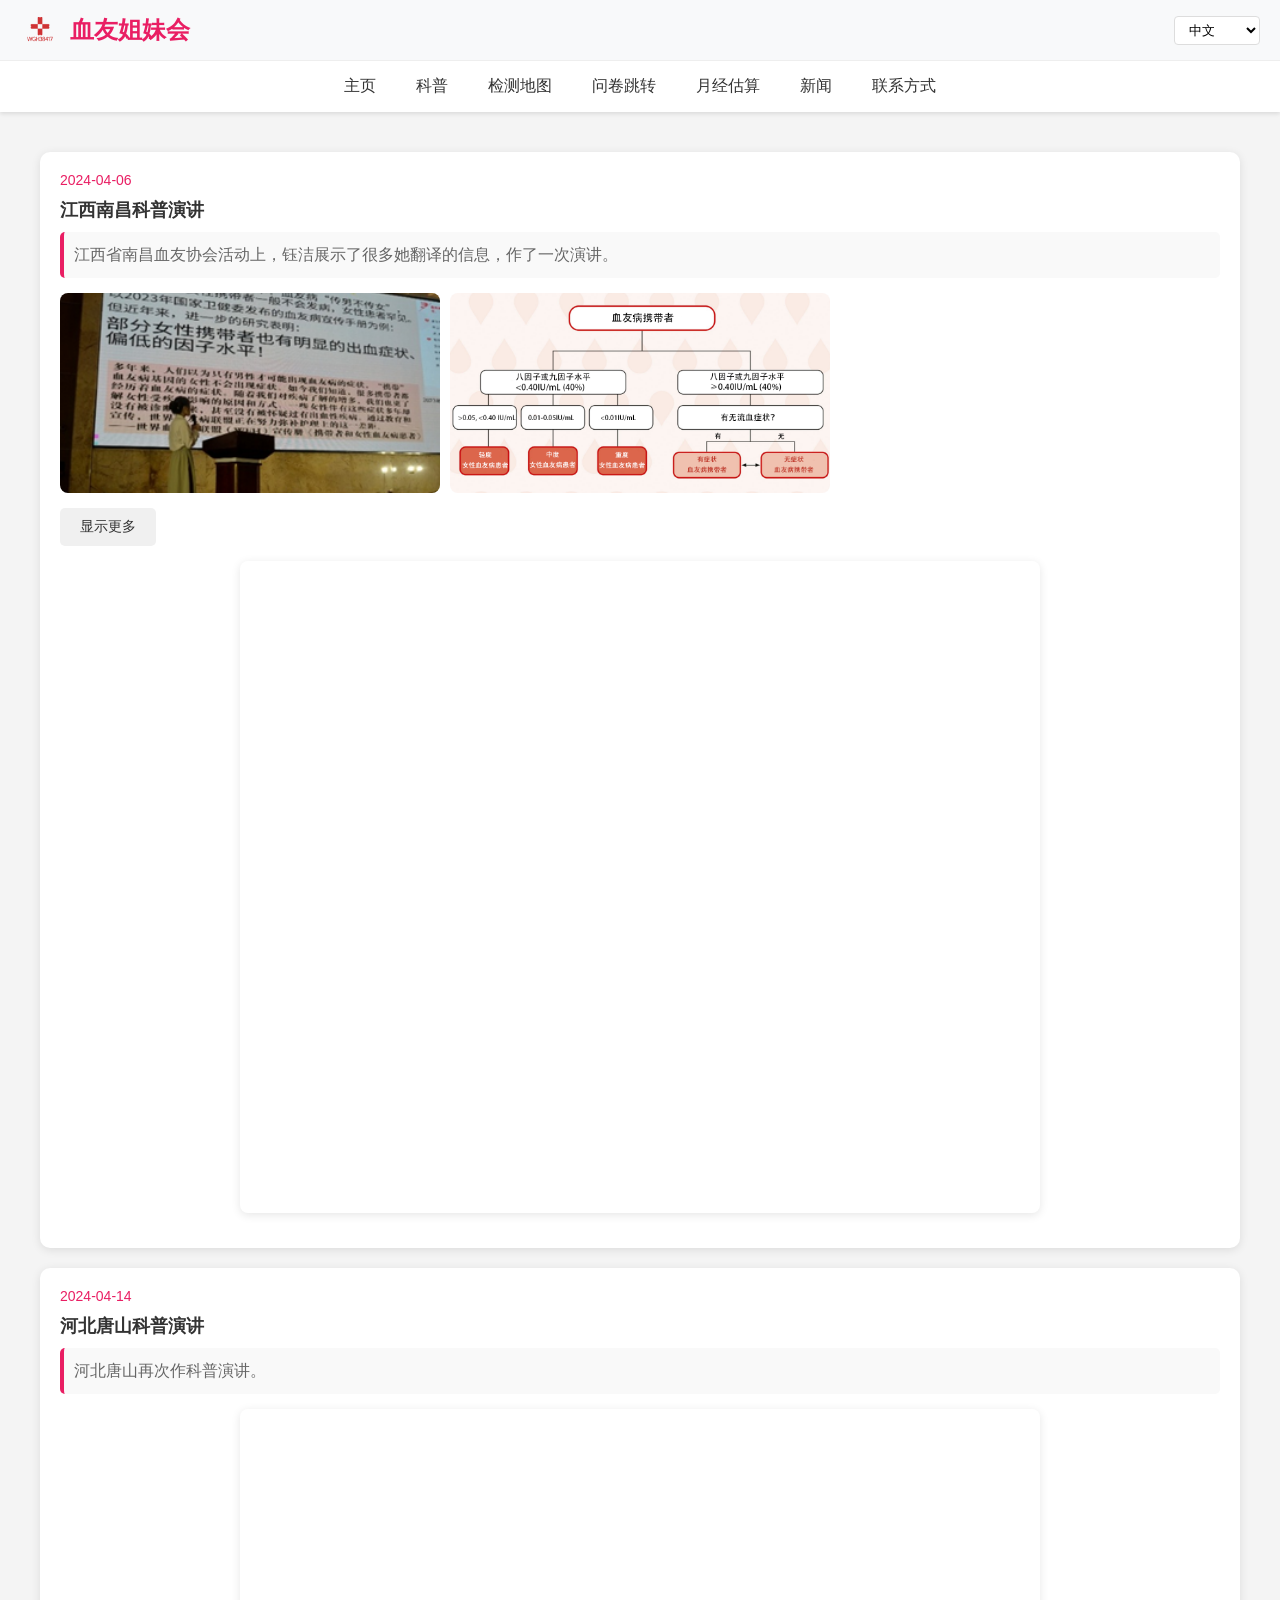
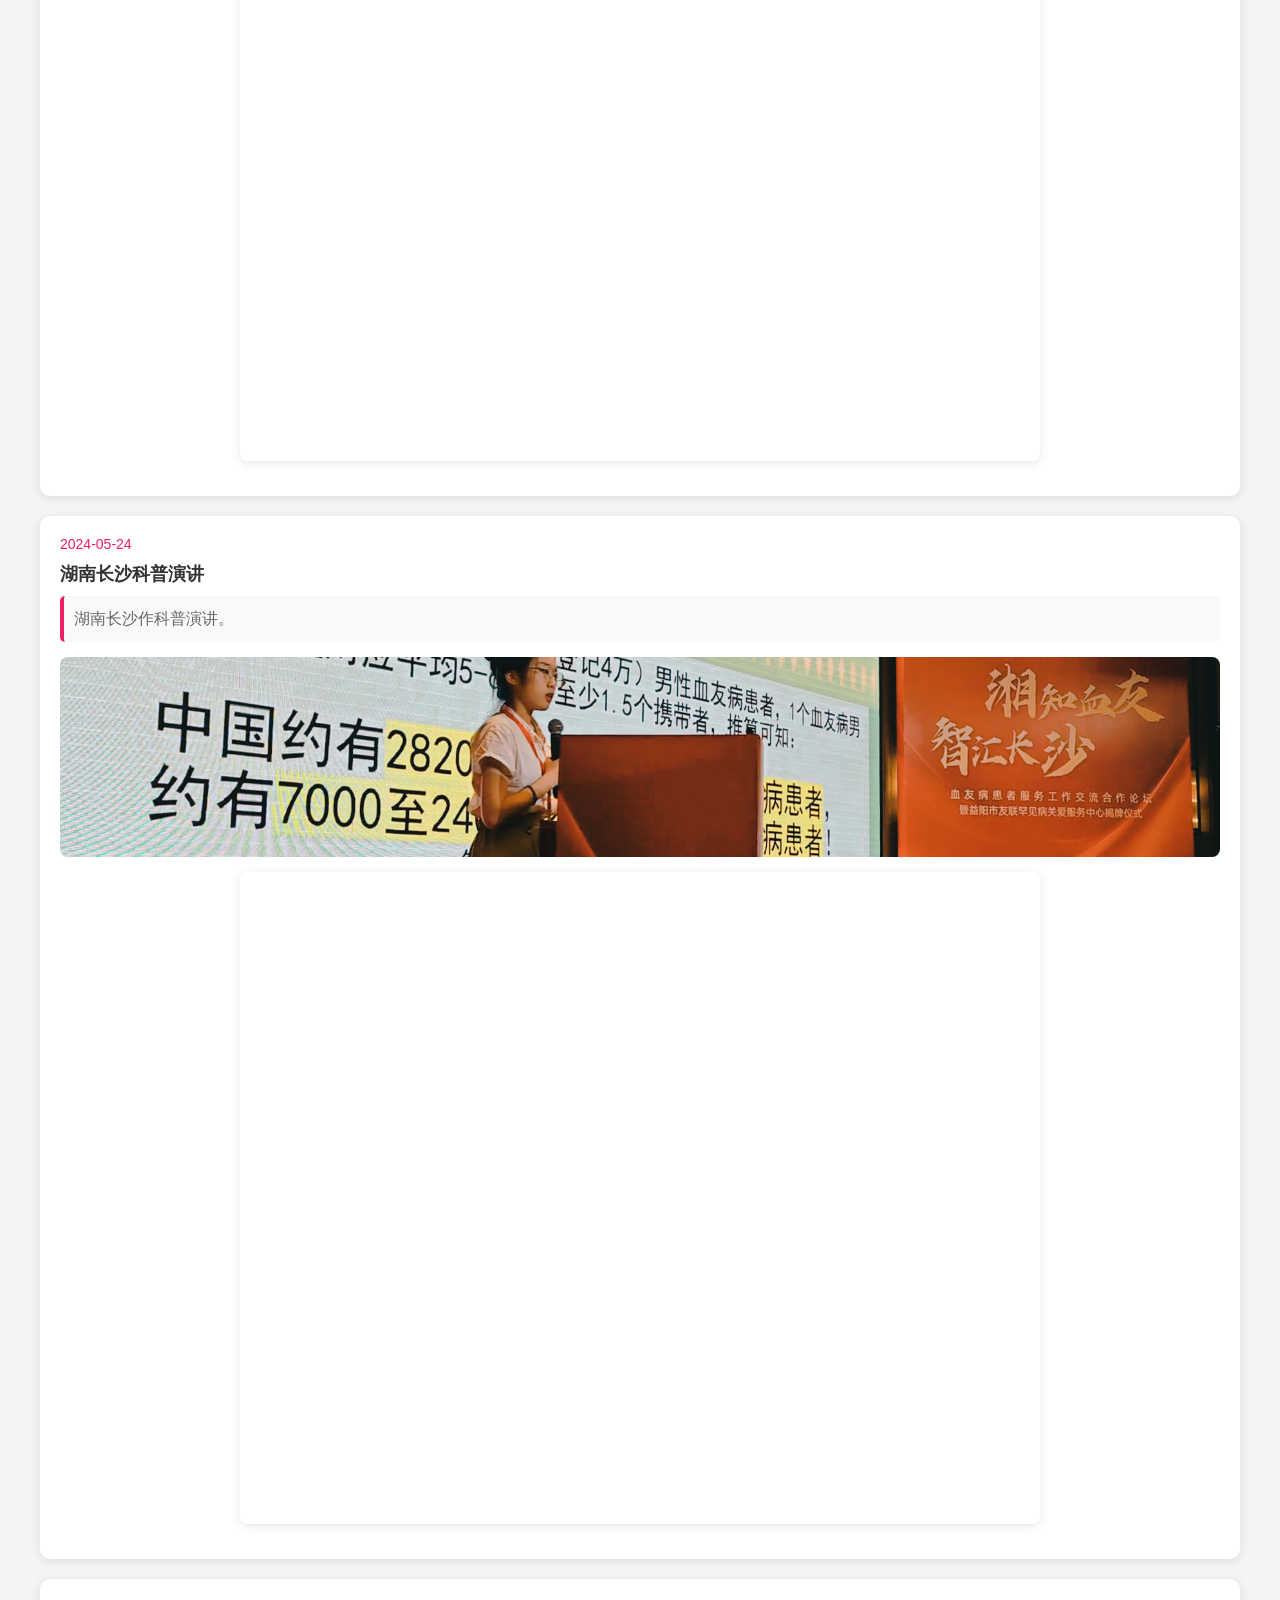
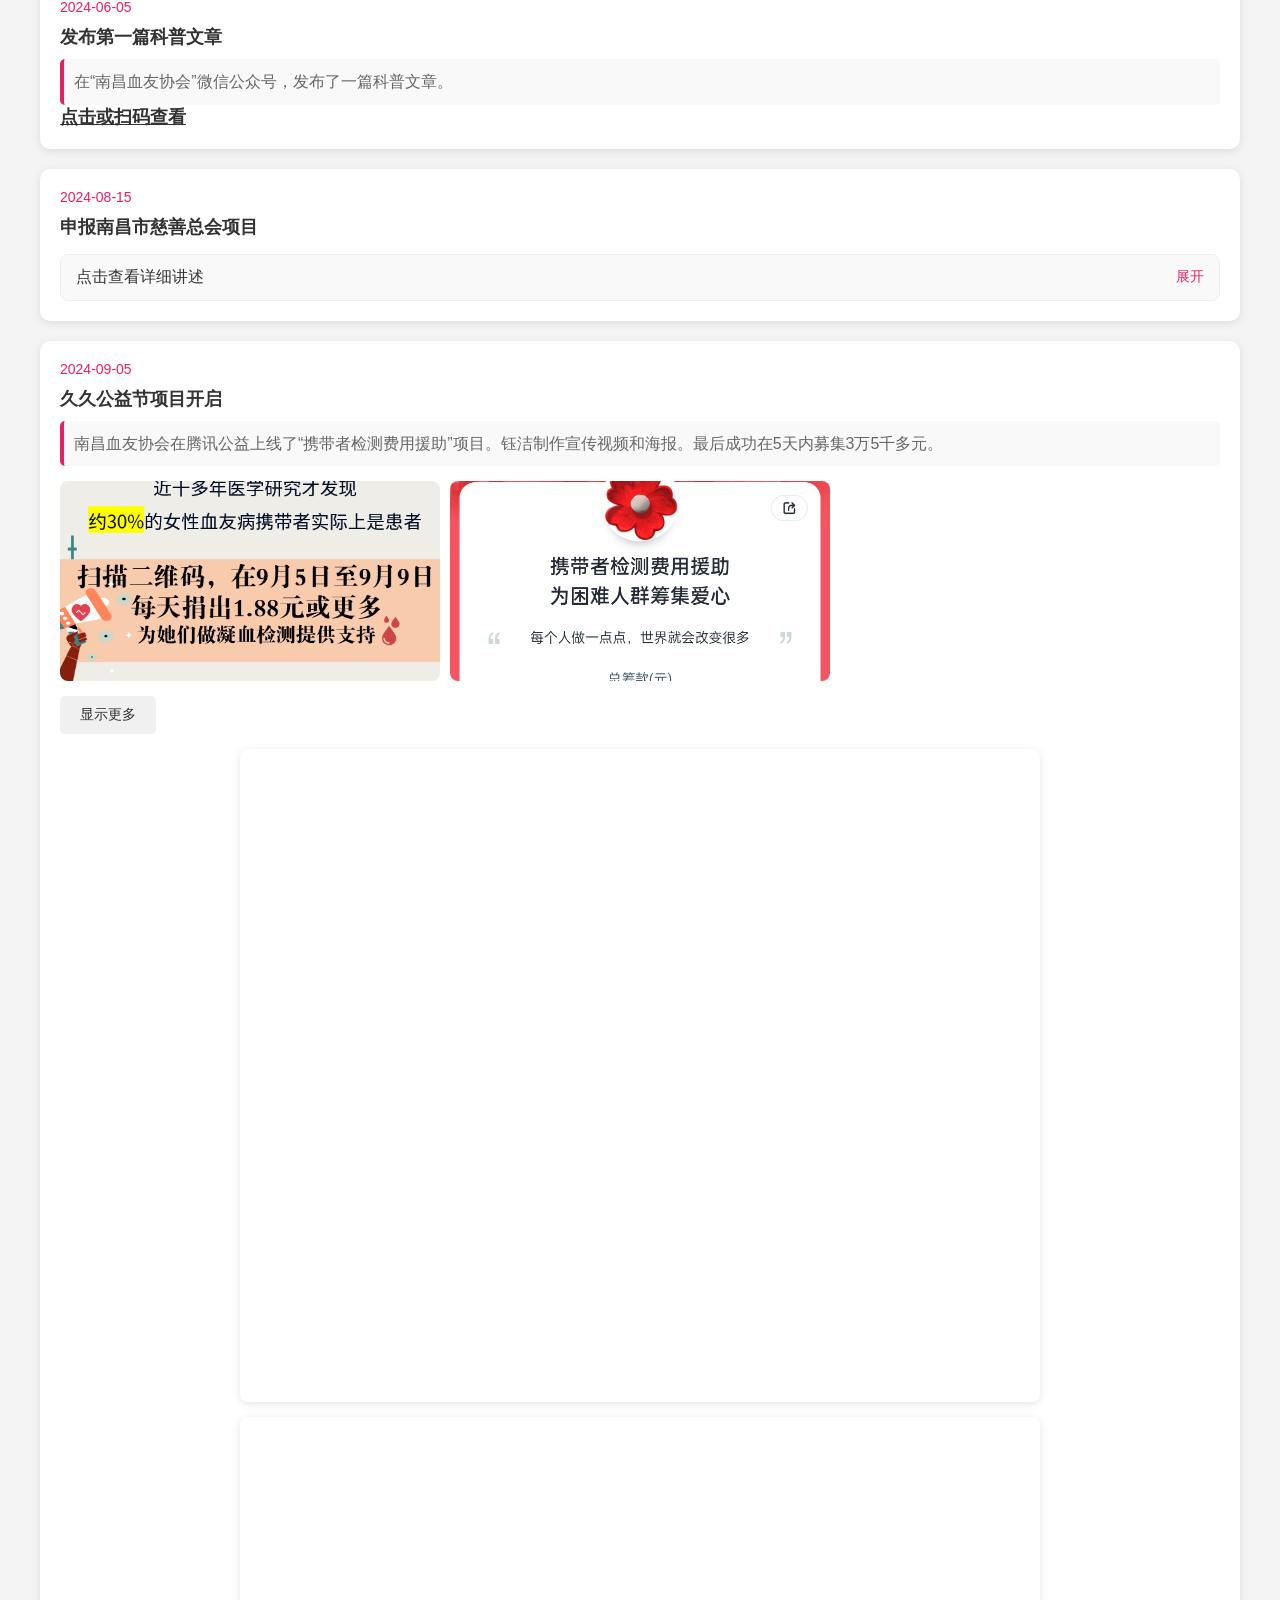
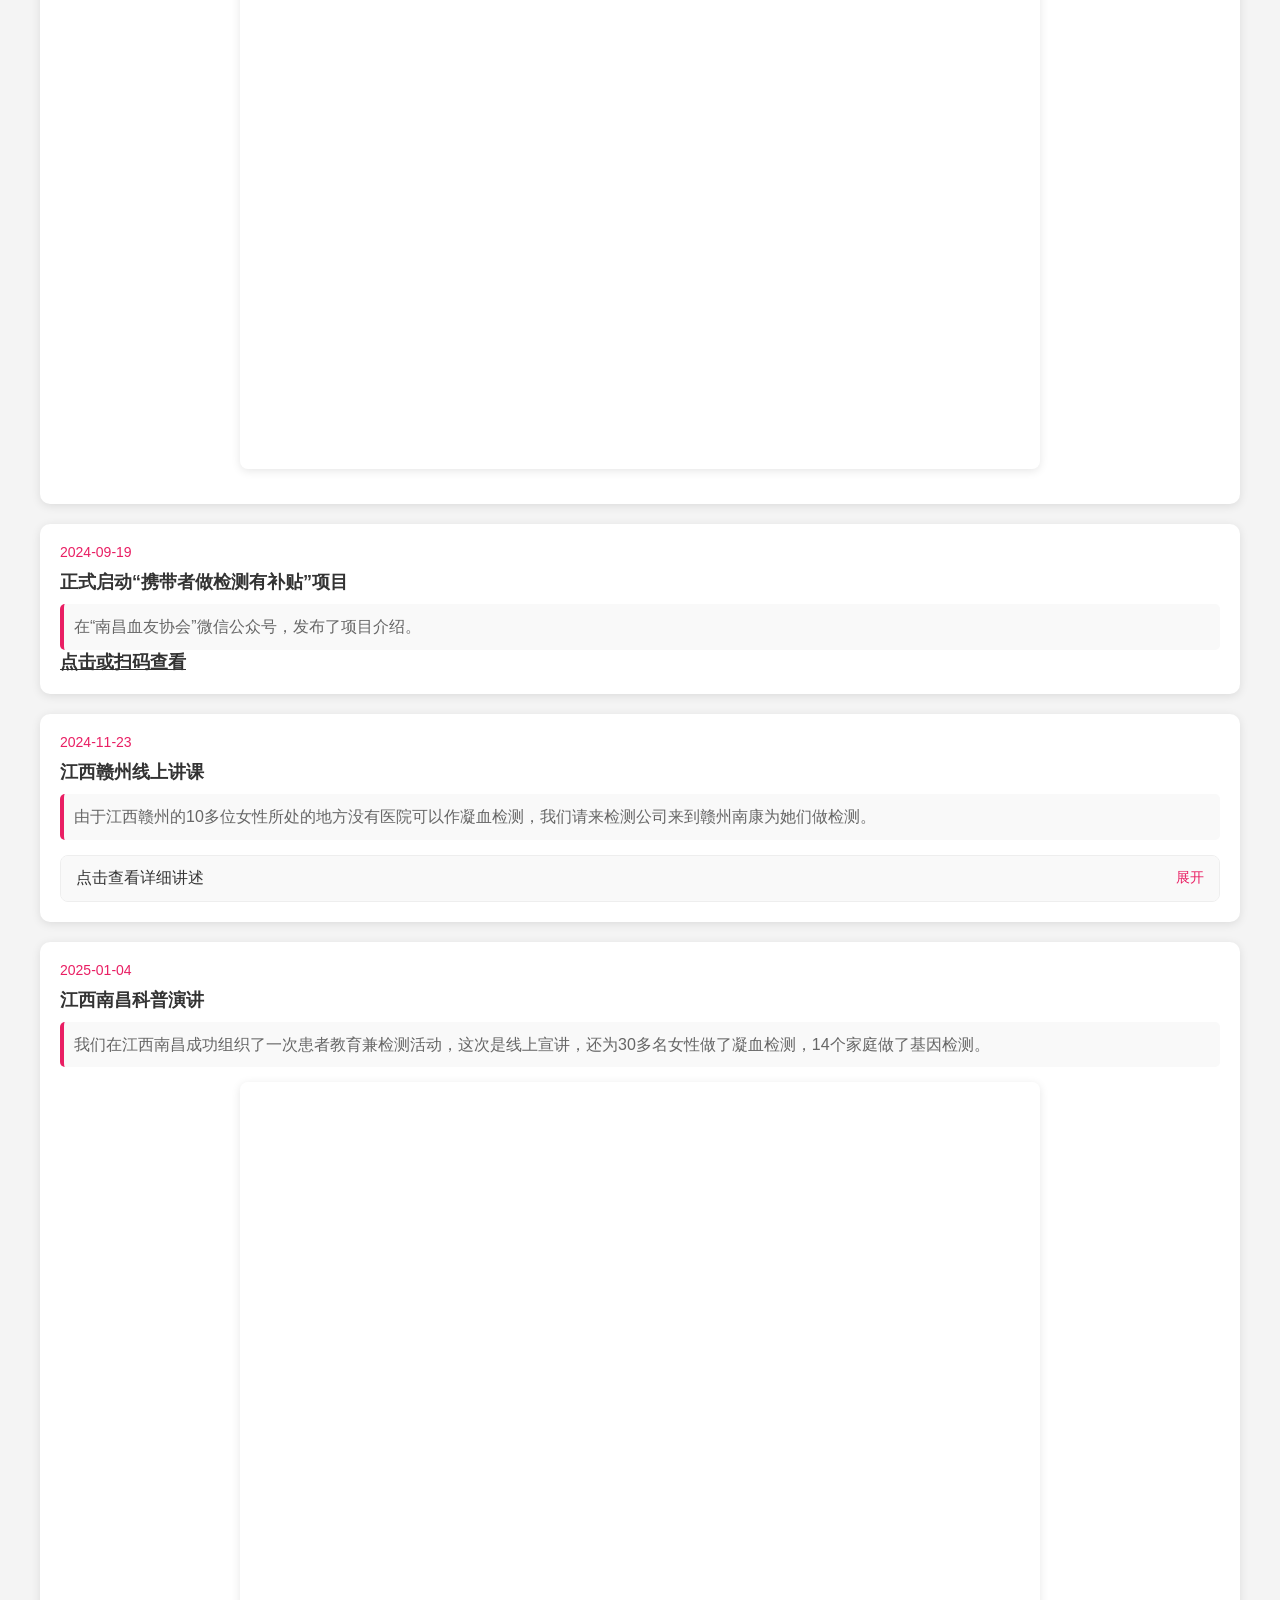
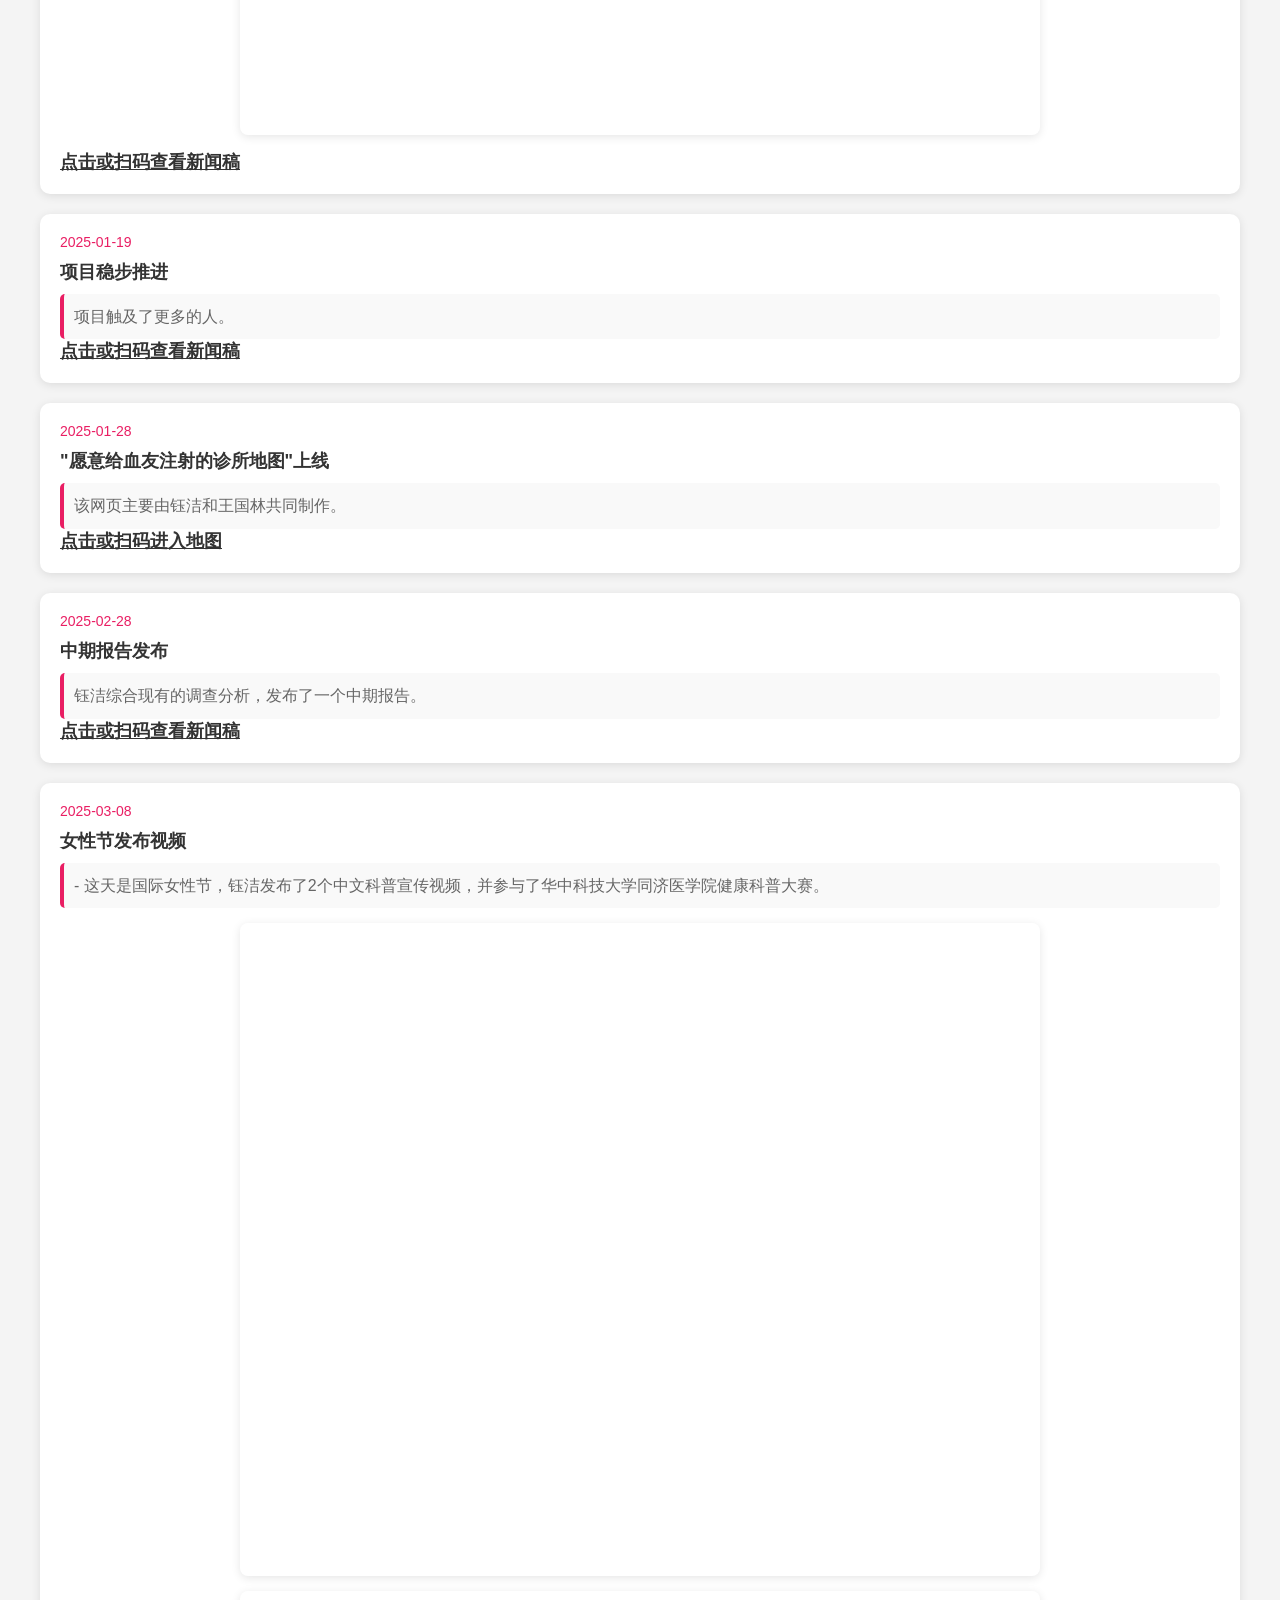
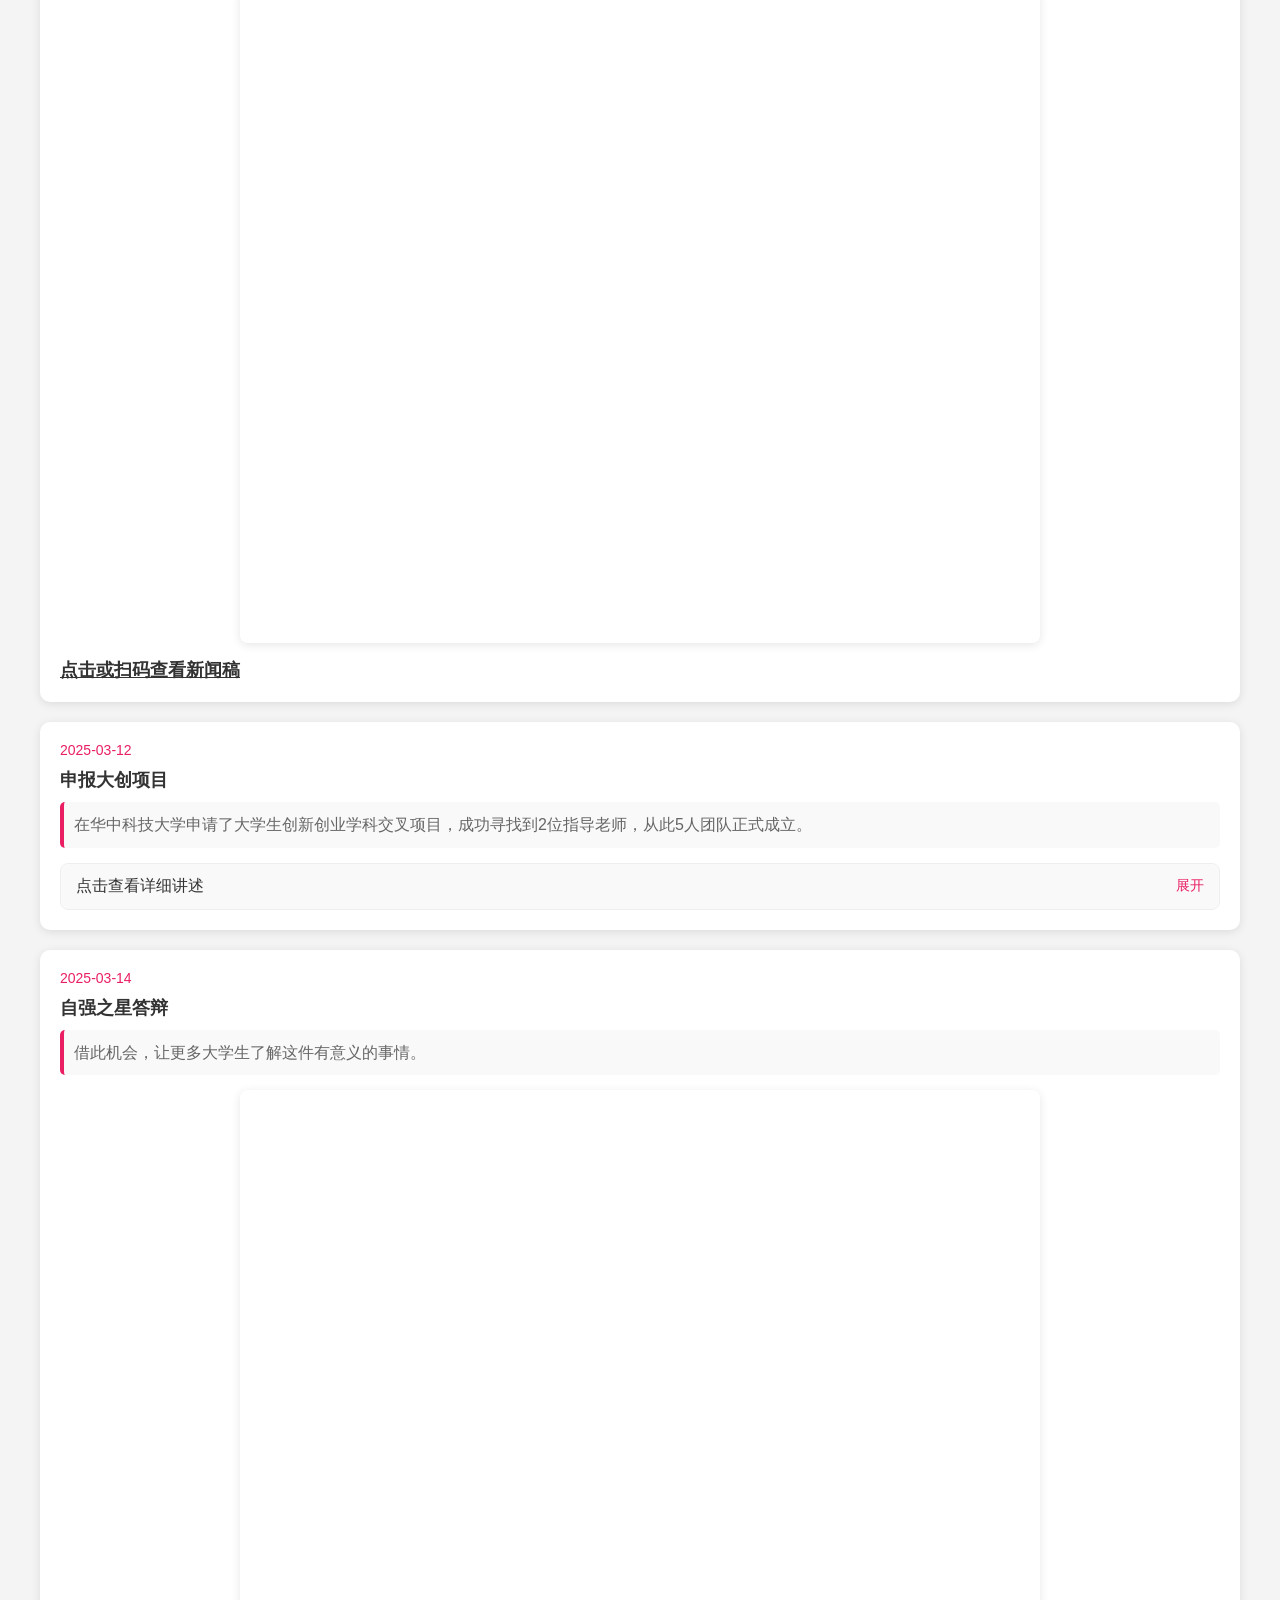
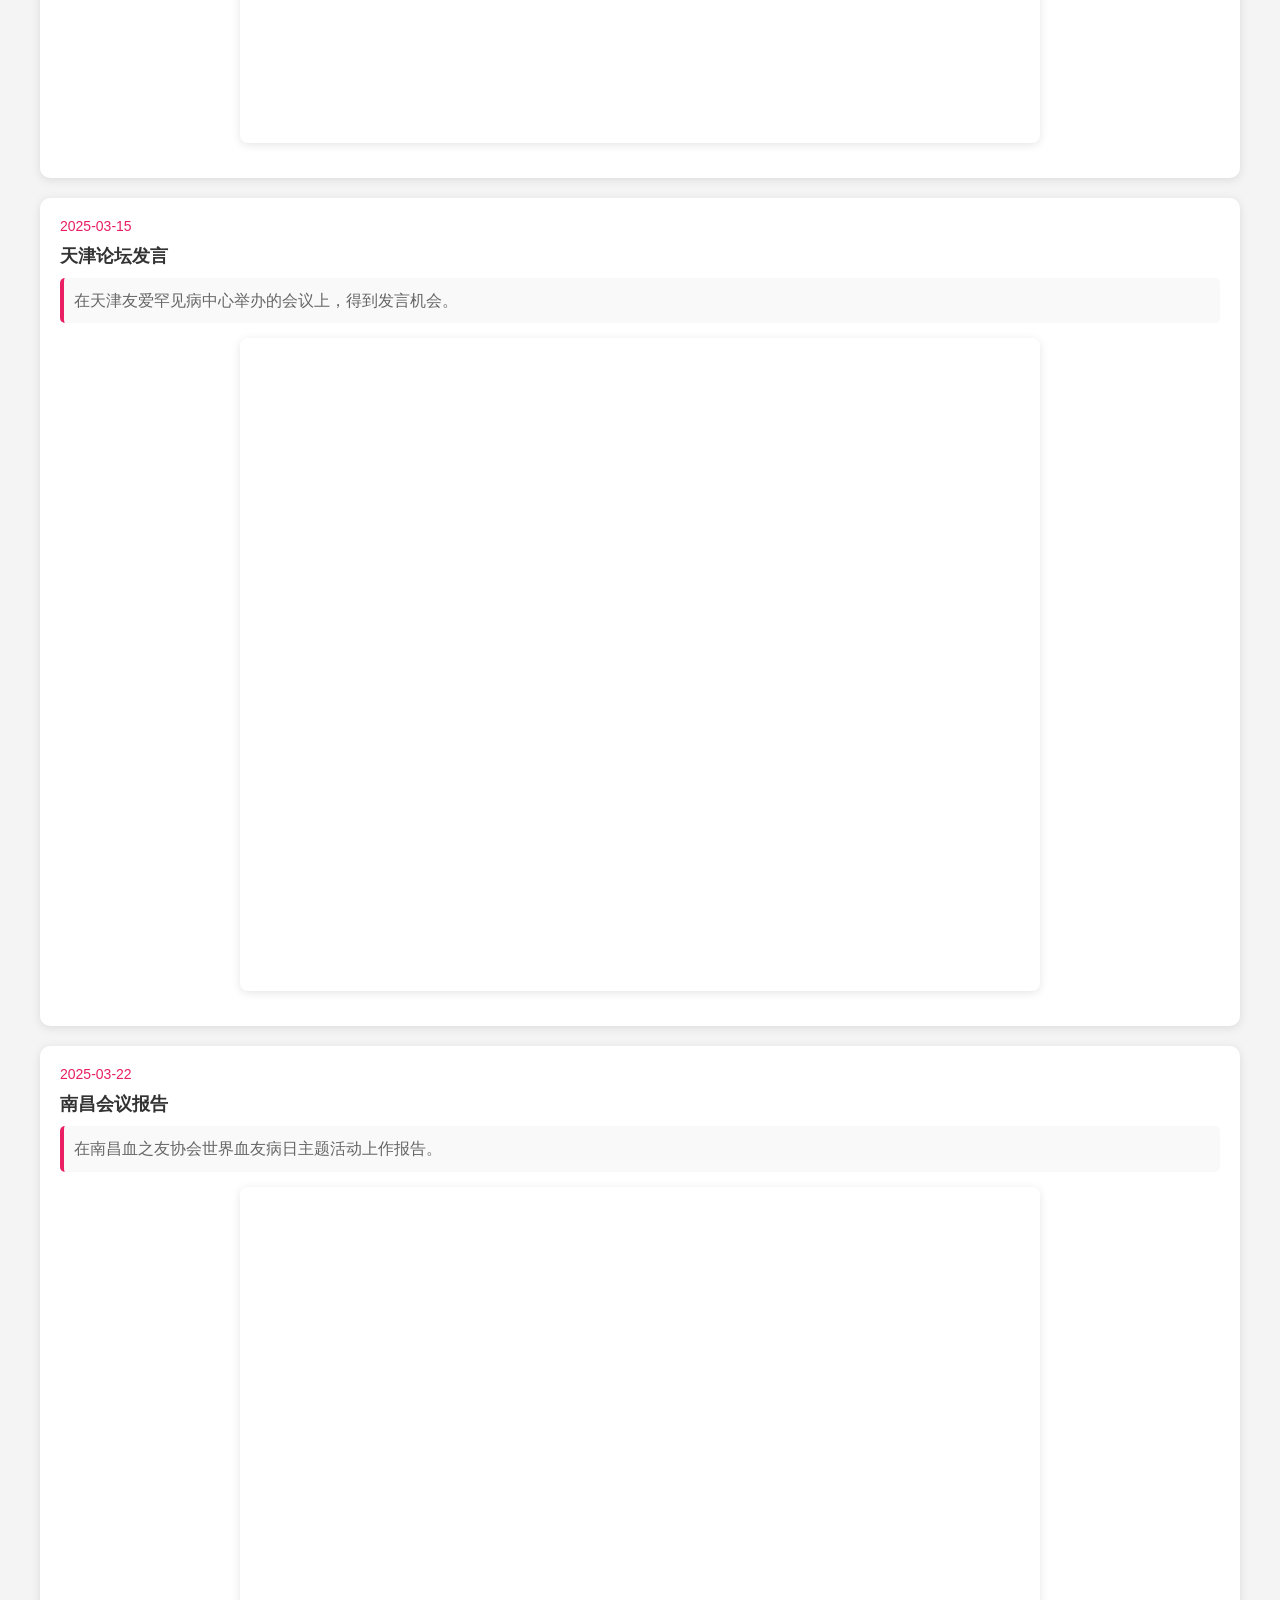
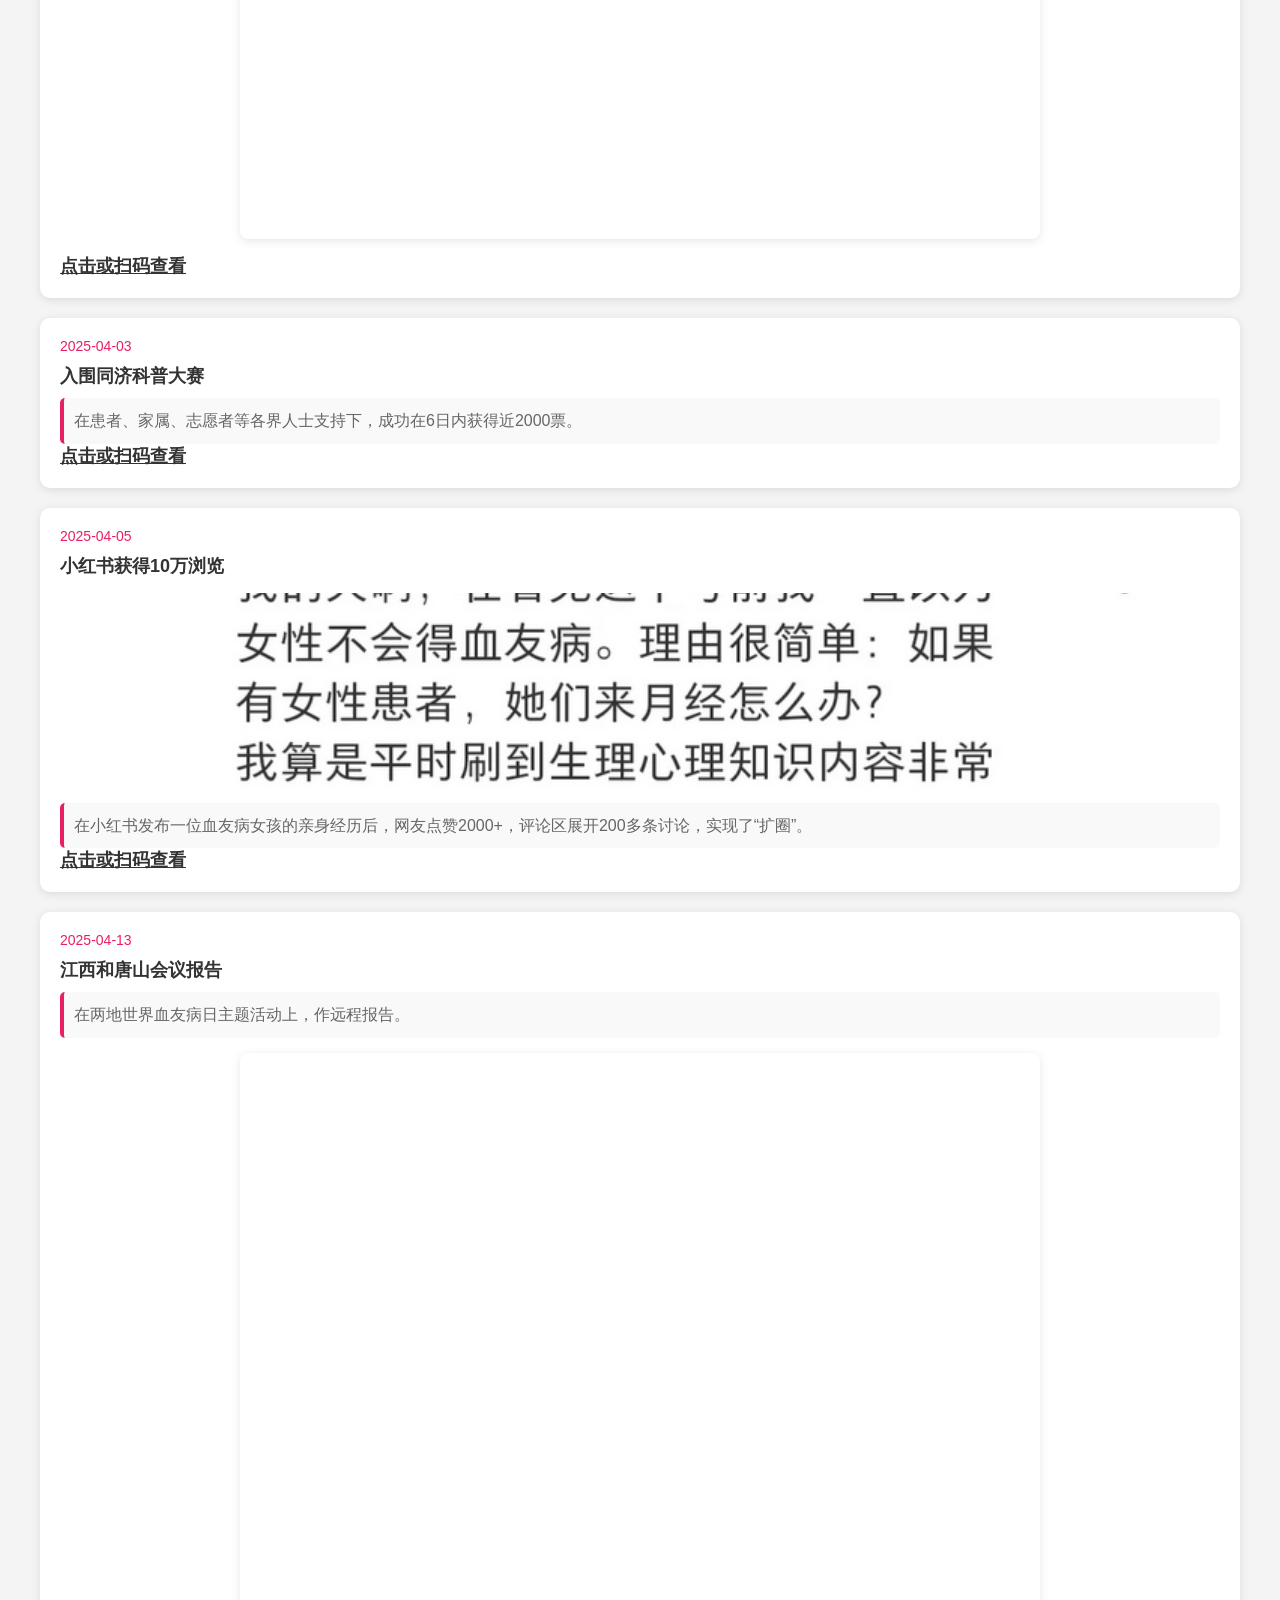
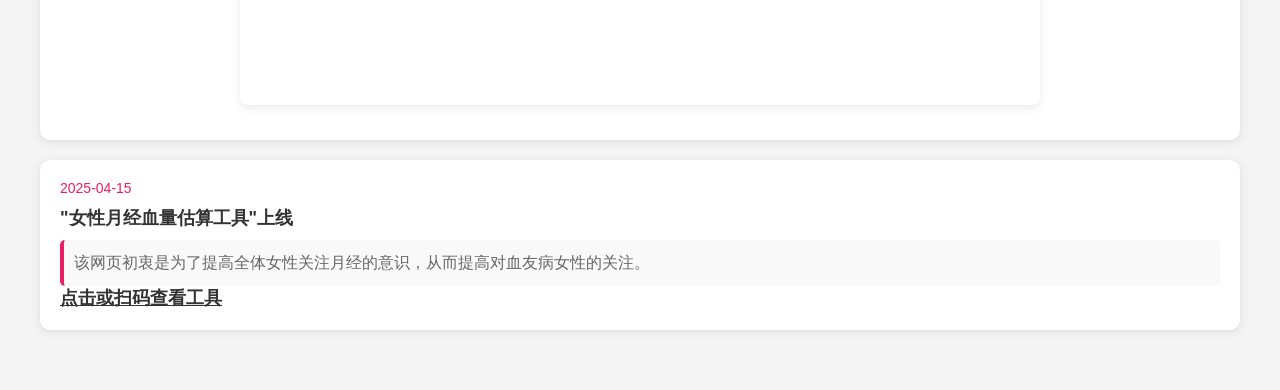
==== home/index.html @ 0602a73c "commit!" ====
<!DOCTYPE html>
<html lang="zh">
<head>
    <meta charset="UTF-8">
    <meta name="viewport" content="width=device-width, initial-scale=1.0">
    <title>血友姐妹会</title>
    <style>
    /* 顶部导航栏样式 */
    .top-nav {
      width: 100%;
      background-color: #fff;
      box-shadow: 0 2px 4px rgba(0,0,0,0.1);
      position: sticky;
      top: 0;
      z-index: 1000;
    }

    .logo-bar {
      display: flex;
      align-items: center;
      justify-content: space-between;
      padding: 10px 20px;
      background-color: #f8f9fa;
      border-bottom: 1px solid #eee;
    }

    .logo-container {
      display: flex;
      align-items: center;
      gap: 10px;
    }

    .logo-img {
      height: 40px;
      width: auto;
    }

    .logo-text {
      font-size: 24px;
      font-weight: bold;
      color: #e91e63;
    }

    .language-select {
      padding: 5px 10px;
      border: 1px solid #ddd;
      border-radius: 4px;
      background-color: white;
      cursor: pointer;
    }

    .nav-links {
      display: flex;
      align-items: center;
      justify-content: center;
      padding: 10px 20px;
      background-color: #fff;
      flex-wrap: wrap;
      gap: 20px;
    }

    .nav-links a {
      color: #333;
      text-decoration: none;
      padding: 5px 10px;
      border-radius: 4px;
      transition: background-color 0.3s;
    }

    .nav-links a:hover {
      background-color: #f0f0f0;
      color: #e91e63;
    }

    /* 下拉菜单样式 */
    .dropdown {
      position: relative;
      display: inline-block;
    }

    .dropdown-content {
      display: none;
      position: absolute;
      top: 100%;
      left: 0;
      background-color: #fff;
      min-width: 160px;
      box-shadow: 0 2px 5px rgba(0,0,0,0.2);
      border-radius: 4px;
      z-index: 1100;
    }

    .dropdown-content a {
      color: #333;
      padding: 12px 16px;
      text-decoration: none;
      display: block;
      text-align: left;
    }

    .dropdown-content a:hover {
      background-color: #f0f0f0;
      color: #e91e63;
    }

    .dropdown:hover .dropdown-content {
      display: block;
    }

    /* QR Code Popup Styles */
    .nav-link-container {
      position: relative; /* Needed for absolute positioning of the popup */
      display: inline-block; /* Keep links inline but allow relative positioning */
    }

    .qr-popup {
      display: none; /* Hidden by default */
      position: absolute;
      top: 100%; /* Position below the link */
      left: 50%;
      transform: translateX(-50%); /* Center horizontally */
      margin-top: 5px; /* Space between link and popup */
      background-color: white;
      padding: 10px;
      border: 1px solid #ccc;
      border-radius: 6px;
      box-shadow: 0 4px 8px rgba(0,0,0,0.15);
      text-align: center;
      z-index: 1100; /* Ensure it's above other content */
      white-space: nowrap; /* Prevent wrapping */
    }

    .qr-popup img {
      display: block;
      max-width: 100px; /* Adjust size as needed */
      height: auto;
      margin-bottom: 5px;
    }

    .qr-popup span {
      font-size: 12px;
      color: #555;
    }

    /* Show popup on hover */
    .nav-link-container:hover .qr-popup {
      display: block;
    }

    /* 重置 body 样式 */
    body {
        font-family: sans-serif;
        padding: 0;
        margin: 0;
        background-color: #f4f4f4; /* 添加浅灰色背景 */
    }
    
    /* 顶部导航栏移动端适配 */
    @media (max-width: 768px) {
      .logo-bar {
        padding: 10px;
      }

      .logo-img {
        height: 30px;
      }

      .logo-text {
        font-size: 18px;
      }

      .nav-links {
        padding: 5px;
        gap: 10px;
        font-size: 14px;
      }
      
      .dropdown-content {
        min-width: 140px;
      }
    }

    /* 新闻块样式 */
    .news-container {
      max-width: 1200px;
      margin: 20px auto;
      padding: 20px;
    }

    .news-block {
      background: white;
      border-radius: 10px;
      padding: 20px;
      margin-bottom: 20px;
      box-shadow: 0 2px 10px rgba(0,0,0,0.1);
      transition: transform 0.3s ease;
    }

    .news-block:hover {
      transform: translateY(-5px);
    }

    .news-date {
      color: #e91e63;
      font-size: 14px;
      margin-bottom: 10px;
    }

    .news-title {
      font-size: 18px;
      font-weight: bold;
      margin-bottom: 10px;
      color: #333;
    }

    .news-content {
      color: #666;
      line-height: 1.6;
      margin-top: 10px;
    }

    .news-content-hover {
      display: none;
    }

    .news-block:hover .news-content-hover {
      display: block;
    }

    /* 类型五：直接显示内容的样式 */
    .news-content-direct {
      color: #666;
      line-height: 1.6;
      margin-top: 10px;
      padding: 10px;
      background-color: #f9f9f9;
      border-radius: 5px;
      border-left: 4px solid #e91e63;
    }

    /* 外部链接和二维码样式 */
    .news-link-container {
      position: relative;
      display: inline-block;
    }

    .news-qr-popup {
      display: none;
      position: absolute;
      top: 100%;
      left: 50%;
      transform: translateX(-50%);
      background: white;
      padding: 15px;
      border-radius: 8px;
      box-shadow: 0 4px 12px rgba(0,0,0,0.15);
      z-index: 1000;
    }

    .news-link-container:hover .news-qr-popup {
      display: block;
    }

    .news-qr-popup img {
      width: 150px;
      height: 150px;
      margin-bottom: 10px;
    }

    /* 图片展示样式 */
    .news-images {
      display: grid;
      grid-template-columns: repeat(auto-fit, minmax(200px, 1fr));
      gap: 10px;
      margin-top: 15px;
    }

    .news-images img {
      width: 100%;
      height: 200px;
      object-fit: cover;
      border-radius: 8px;
      cursor: pointer;
      transition: transform 0.3s ease;
    }

    .news-images img:hover {
      transform: scale(1.05);
    }

    /* 图片放大弹窗样式 */
    .image-modal {
      display: none;
      position: fixed;
      top: 0;
      left: 0;
      width: 100%;
      height: 100%;
      background-color: rgba(0, 0, 0, 0.9);
      z-index: 2000;
      justify-content: center;
      align-items: center;
      flex-direction: column;
      padding: 20px;
    }

    .image-modal.active {
      display: flex;
    }

    .image-modal img {
      max-width: 90%;
      max-height: 80vh;
      border-radius: 8px;
      box-shadow: 0 4px 12px rgba(0, 0, 0, 0.2);
    }

    .save-image-button {
      margin-top: 20px;
      padding: 12px 24px;
      background-color: #e91e63;
      color: white;
      border: none;
      border-radius: 5px;
      cursor: pointer;
      font-size: 16px;
      transition: background-color 0.3s;
    }

    .save-image-button:hover {
      background-color: #d81b60;
    }

    /* 类型六：多图片展示样式 */
    .news-images-many {
      display: grid;
      grid-template-columns: repeat(3, 1fr);
      gap: 10px;
      margin-top: 15px;
    }

    .news-images-many img {
      width: 100%;
      height: 200px;
      object-fit: cover;
      border-radius: 8px;
      cursor: pointer;
      transition: transform 0.3s ease;
    }

    .show-more-button {
      margin-top: 15px;
      padding: 10px 20px;
      background-color: #f0f0f0;
      color: #333;
      border: none;
      border-radius: 5px;
      cursor: pointer;
      font-size: 14px;
      transition: background-color 0.3s;
    }

    .show-more-button:hover {
      background-color: #e0e0e0;
    }

    .hidden-images {
      display: none;
    }

    .hidden-images.show {
      display: grid;
      grid-template-columns: repeat(3, 1fr);
      gap: 10px;
      margin-top: 10px;
    }

    .hidden-images img {
      width: 100%;
      height: 200px;
      object-fit: cover;
      border-radius: 8px;
      cursor: pointer;
      transition: transform 0.3s ease;
    }

    .hidden-images img:hover {
      transform: scale(1.05);
    }

    /* 视频样式 */
    .news-video {
      width: 100%;
      max-width: 800px;
      margin: 15px auto;
      border-radius: 8px;
      overflow: hidden;
    }

    .news-video video {
      width: 100%;
      height: auto;
    }

    /* 移动端适配 */
    @media (max-width: 768px) {
      .news-container {
        padding: 10px;
      }

      .news-block {
        padding: 15px;
      }

      .news-title {
        font-size: 16px;
      }

      .news-images {
        grid-template-columns: 1fr;
      }

      .news-images img {
        height: 180px;
      }

      .news-qr-popup img {
        width: 120px;
        height: 120px;
      }

      .news-images-many {
        grid-template-columns: repeat(2, 1fr);
      }

      .hidden-images.show {
        grid-template-columns: repeat(2, 1fr);
      }

      .image-modal img {
        max-width: 95%;
      }

      .save-image-button {
        padding: 10px 20px;
        font-size: 14px;
      }
    }

    /* 类型七：可展开讲述的样式 */
    .news-story {
      margin-top: 15px;
      border: 1px solid #eee;
      border-radius: 8px;
      overflow: hidden;
    }

    .story-header {
      padding: 12px 15px;
      background-color: #f9f9f9;
      cursor: pointer;
      display: flex;
      justify-content: space-between;
      align-items: center;
      transition: background-color 0.3s;
    }

    .story-header:hover {
      background-color: #f0f0f0;
    }

    .story-title {
      font-size: 16px;
      color: #333;
      font-weight: 500;
    }

    .story-toggle {
      color: #e91e63;
      font-size: 14px;
    }

    .story-content {
      padding: 15px;
      background-color: white;
      display: none;
      line-height: 1.6;
      color: #666;
    }

    .story-content.show {
      display: block;
    }

    @media (max-width: 768px) {
      .story-header {
        padding: 10px 12px;
      }

      .story-title {
        font-size: 14px;
      }

      .story-content {
        padding: 12px;
        font-size: 14px;
      }
    }

    /* 类型八：哔哩哔哩视频嵌入样式 */
    .bilibili-video {
      width: 100%;
      max-width: 800px;
      margin: 15px auto;
      border-radius: 8px;
      overflow: hidden;
      position: relative;
      padding-bottom: 56.25%; /* 16:9的宽高比 */
      height: 0;
      box-shadow: 0 2px 10px rgba(0,0,0,0.1);
    }

    .bilibili-video iframe {
      position: absolute;
      top: 0;
      left: 0;
      width: 100%;
      height: 100%;
      border: none;
    }

    @media (max-width: 768px) {
      .bilibili-video {
        margin: 10px auto;
      }
    }
    </style>
</head>
<body>
    <!-- 顶部导航栏 -->
    <nav class="top-nav">
      <div class="logo-bar">
        <div class="logo-container">
          <img src="logo.png" alt="血友姐妹会" class="logo-img">
          <a href="http://47.122.118.186/home" style="text-decoration: none;"><span class="logo-text">血友姐妹会</span></a>
        </div>
        <select class="language-select" onchange="changeLanguage(this.value)">
          <option value="zh">中文</option>
          <option value="en">English</option>
        </select>
      </div>
      <div class="nav-links">
        <a href="http://47.122.118.186/home">主页</a>
        <div class="dropdown">
          <a href="#">科普</a>
          <div class="dropdown-content">
            <a href="http://47.122.118.186/education">科普图文</a>
            <a href="http://47.122.118.186/video">视频播放</a>
            <a href="http://47.122.118.186/file">资料下载</a>
          </div>
        </div>
        <a href="http://47.122.118.186/map">检测地图</a>
        <div class="nav-link-container">
          <a href="https://lxi.me/3Xr9Bq">问卷跳转</a>
          <div class="qr-popup">
            <img src="qrcode.png" alt="问卷二维码">
            <span>可扫码</span>
          </div>
        </div>
        <a href="http://47.122.118.186/period">月经估算</a>
        <a href="http://47.122.118.186/news">新闻</a>
        <a href="http://47.122.118.186/contact">联系方式</a>
      </div>
    </nav>
  
    <!-- 添加语言切换功能的脚本 -->
    <script>
      function changeLanguage(lang) {
        console.log('Language changed to:', lang);
        // TODO: 实现具体的语言切换逻辑，例如加载不同的文本资源
      }
    </script>

    <!-- 图片放大弹窗 -->
    <div class="image-modal" id="imageModal">
      <img id="modalImage" src="" alt="放大的图片">
      <button class="save-image-button" onclick="saveImage()">保存图片</button>
    </div>

    <script>
      // 等待DOM加载完成
      document.addEventListener('DOMContentLoaded', function() {
        // 图片点击放大功能
        const images = document.querySelectorAll('.news-images img, .news-images-many img, .hidden-images img');
        const imageModal = document.getElementById('imageModal');
        const modalImg = document.getElementById('modalImage');

        images.forEach(img => {
          img.addEventListener('click', function() {
            modalImg.src = this.src;
            imageModal.classList.add('active');
          });
        });

        // 点击弹窗背景关闭
        imageModal.addEventListener('click', function(e) {
          if (e.target === imageModal) {
            imageModal.classList.remove('active');
          }
        });

        // 显示更多图片功能
        const showMoreButtons = document.querySelectorAll('.show-more-button');
        showMoreButtons.forEach(button => {
          button.addEventListener('click', function() {
            const hiddenImages = this.previousElementSibling;
            hiddenImages.classList.toggle('show');
            this.textContent = hiddenImages.classList.contains('show') ? '收起' : '显示更多';
          });
        });

        // 故事展开功能
        const storyHeaders = document.querySelectorAll('.story-header');
        storyHeaders.forEach(header => {
          header.addEventListener('click', function() {
            const content = this.nextElementSibling;
            content.classList.toggle('show');
            const toggle = this.querySelector('.story-toggle');
            toggle.textContent = content.classList.contains('show') ? '收起' : '展开';
          });
        });
      });

      // 保存图片功能
      function saveImage() {
        const modalImg = document.getElementById('modalImage');
        const link = document.createElement('a');
        link.download = '图片.png';
        link.href = modalImg.src;
        document.body.appendChild(link);
        link.click();
        document.body.removeChild(link);
      }
    </script>

    <!-- 新闻内容区域 -->
    <div class="news-container">


      <div class="news-block">
        <div class="news-date">2024-04-06</div>
        <div class="news-title">江西南昌科普演讲</div>
        <div class="news-content-direct">
          江西省南昌血友协会活动上，钰洁展示了很多她翻译的信息，作了一次演讲。
        </div>
        <div class="news-images-many">
          <img src="audios/20240406-1.png" alt="活动照片1">
          <img src="audios/20240406-2.png" alt="活动照片2">
        </div>
        <div class="hidden-images">
          <img src="audios/20240406-3.png" alt="活动照片3">
          <img src="audios/20240406-4.png" alt="活动照片4">
          <img src="audios/20240406-5.png" alt="活动照片5">
        </div>
        <button class="show-more-button">显示更多</button>

        <div class="bilibili-video">
          <iframe src="//player.bilibili.com/player.html?bvid=BV11PouYnEqV" 
                  scrolling="no" 
                  border="0" 
                  frameborder="no" 
                  framespacing="0" 
                  allowfullscreen="true">
          </iframe>
        </div>
      </div>


      <div class="news-block">
        <div class="news-date">2024-04-14</div>
        <div class="news-title">河北唐山科普演讲</div>
        <div class="news-content-direct">
          河北唐山再次作科普演讲。
        </div>
        <div class="bilibili-video">
          <iframe src="//player.bilibili.com/player.html?bvid=BV1yNouYSEmy" 
                  scrolling="no" 
                  border="0" 
                  frameborder="no" 
                  framespacing="0" 
                  allowfullscreen="true">
          </iframe>
        </div>
      </div>


      <div class="news-block">
        <div class="news-date">2024-05-24</div>
        <div class="news-title">湖南长沙科普演讲</div>
        <div class="news-content-direct">
          湖南长沙作科普演讲。
        </div>
        <div class="news-images">
          <img src="audios/20240524-1.png" alt="活动照片1">
        </div>
        <div class="bilibili-video">
          <iframe src="//player.bilibili.com/player.html?bvid=BV1yTouYEEKs" 
                  scrolling="no" 
                  border="0" 
                  frameborder="no" 
                  framespacing="0" 
                  allowfullscreen="true">
          </iframe>
      </div>
      </div>


      <div class="news-block">
        <div class="news-date">2024-06-05</div>
        <div class="news-title">发布第一篇科普文章</div>
        <div class="news-content-direct">
          在“南昌血友协会”微信公众号，发布了一篇科普文章。
        </div>
        <div class="news-link-container">
          <a href="https://mp.weixin.qq.com/s/-43qrCFhm6ijHTV9EEI7eg" class="news-title">点击或扫码查看</a>
          <div class="news-qr-popup">
            <img src="audios/20240605.png" alt="二维码">
            <div>扫码</div>
          </div>
        </div>
     </div>


      <div class="news-block">
        <div class="news-date">2024-08-15</div>
        <div class="news-title">申报南昌市慈善总会项目</div>
        <div class="news-story">
          <div class="story-header">
            <div class="story-title">点击查看详细讲述</div>
            <div class="story-toggle">展开</div>
          </div>
          <div class="story-content">
            <p>背景</p>
            <p>
              血友病患者的亲属中有许多女性属于血友病携带者，包括患者的“大部分”母亲、“全部”女儿和“部分”姐妹，一直以来她们的健康很少得到关注。然而，有约1/3的女性携带者其凝血因子水平低于正常人的50%，以致于在生理期、分娩、外伤、手术等情形下，过量出血，甚至危及生命。她们亟需社会关注和医疗用药保障。
              据南昌血友协会对江西1300余名患者的调查，764名接受调查的患者家庭中，119名已婚存续患者生育有104名女儿，301名患者有275名姐妹；据此推测，江西省现阶段有至少1700名、全国有约3万名血友病携带者。
              进行凝血因子检查，是确诊女性血友病患者的唯一可靠方法。
            </p>            <p>  
              目的</p>              <p>
              调查中国女性血友病携带者的人口学特征、凝血因子水平、出血症状，提高公众对女性血友病的关注，为她们提供建议和关怀。
            </p>            <p>  
              步骤</p>              <p>
              第一步：合理设置问卷，通过在线平台、线下填写或电话访谈等形式散发问卷，预计回收500份，联系血友病家系中女性携带者以及潜在的携带者，调查评估她们的出血症状。开展宣传科普教育活动，提供基本的相关建议。
            </p>            <p>  
              第二步：为进行了凝血相关检测（凝血因子水平、PT、APTT或凝血四项检查）的女性提供补贴，预计补贴200人，减轻服务对象的经济负担。
            </p>            <p>  
              第三步：将问卷结果及凝血检测的数据录入数据库，进行大数据统计分析。后续由专业人士为她们给予建议和分析，提供帮扶和关怀。
            </p>            <p>  
              第四步：形成调研报告，为进一步医学研究、推动医疗政策保障、改善她们的生存环境奠定基础。
              </p>
              预期效果</p> <p>  
              1.	检测女性血友病携带者的凝血四项和凝血因子水平，评估其凝血功能；</p> <p>  
              2.	将使得数百名女性不再由于缺乏相关知识、而在未经凝血检测的情况下盲目进行分娩或手术；</p> <p>  
              3.	将提高社会对于女性血友病的科学认识，直接为女性血友病患者提供建议和关怀；</p> <p>  
              4.	长远看来，必将会降低中国女性血友病患者的出血风险，保障其生命安全，提高其生活质量；</p> <p>  
              5.	估计中国尤其是江西省的女性血友病患者人数，研究女性血友病的凝血因子水平分布、出血症状特点，未来可促进相关领域医疗实践的进步。</p> <p>  
              
          </div>
        </div>
      </div>

      <div class="news-block">
        <div class="news-date">2024-09-05</div>
        <div class="news-title">久久公益节项目开启</div>
        <div class="news-content-direct">
          南昌血友协会在腾讯公益上线了“携带者检测费用援助”项目。钰洁制作宣传视频和海报。最后成功在5天内募集3万5千多元。
        </div>
        <div class="news-images-many">
          <img src="audios/20240905-1.png" alt="活动照片1">
          <img src="audios/20240905-2.png" alt="活动照片2">
        </div>
        <div class="hidden-images">
          <img src="audios/20240905-3.png" alt="活动照片3">
          <img src="audios/20240905-4.png" alt="活动照片4">
          <img src="audios/20240905-5.png" alt="活动照片5">
          <img src="audios/20240905-6.png" alt="活动照片6">
          <img src="audios/20240905-7.png" alt="活动照片7">        
        </div>
        <button class="show-more-button">显示更多</button>

        <div class="bilibili-video">
          <iframe src="//player.bilibili.com/player.html?bvid=BV1EjHXebESz" 
                  scrolling="no" 
                  border="0" 
                  frameborder="no" 
                  framespacing="0" 
                  allowfullscreen="true">
          </iframe>
        </div>
        <div class="bilibili-video">
          <iframe src="//player.bilibili.com/player.html?bvid=BV1qHpPe9EFh" 
                  scrolling="no" 
                  border="0" 
                  frameborder="no" 
                  framespacing="0" 
                  allowfullscreen="true">
          </iframe>
        </div>
      </div>


      <div class="news-block">
        <div class="news-date">2024-09-19</div>
        <div class="news-title">正式启动“携带者做检测有补贴”项目</div>
        <div class="news-content-direct">
          在“南昌血友协会”微信公众号，发布了项目介绍。
        </div>
        <div class="news-link-container">
          <a href="https://mp.weixin.qq.com/s/gOd0On7n0nIyoHXg80euHQ" class="news-title">点击或扫码查看</a>
          <div class="news-qr-popup">
            <img src="audios/20240919.png" alt="二维码">
            <div>扫码</div>
          </div>
        </div>
     </div>



     <div class="news-block">
      <div class="news-date">2024-11-23</div>
      <div class="news-title">江西赣州线上讲课</div>
      <div class="news-content-direct">由于江西赣州的10多位女性所处的地方没有医院可以作凝血检测，我们请来检测公司来到赣州南康为她们做检测。</div>
      <div class="news-story">
        <div class="story-header">
          <div class="story-title">点击查看详细讲述</div>
          <div class="story-toggle">展开</div>
        </div>
        <div class="story-content">
        </p> <p>  各位赣州的血友病兄弟姐妹们，大家好。我是土生土长的江西人，从小到大，跟着父亲东奔西走，见过也认识了许多血友病家庭。我发现，所有这些家庭都有一个共同点——总会有一个或多个非常坚强的女性。

        </p> <p>  就拿我爸爸来说吧，他小时候因为流血不止被诊断为血友病，当时医生断言他活不过18岁，而现在，我的父亲已经快50岁了。他的父亲，也就是我的爷爷，曾一度失去了希望；但我的奶奶却从未放弃过这个孩子。她带着年幼的父亲前往南昌住院。随着父亲年龄的增长、体重的增加，奶奶依然用肩膀背着他，脊梁从未弯曲。父亲也非常幸运，有几位疼他爱他的亲姐姐。
          
        </p> <p>  后来，当我在妈妈肚子里的时候，父亲曾经想过：“这个孩子注定是血友病携带者，将来也许会面临许多问题。”但他依然决定让我来到这个世界，因为他相信二十年后的医学进步，会让血友病携带者不再成为问题。
          
        </p> <p>  大概在我小学的时候，我偶然翻开了一本关于血友病的手册，那是我第一次清楚地意识到，自己是一个血友病携带者。到了高中，当我学到“伴X染色体隐性遗传病”那一章节时，我拿着课本去问生物老师：“如果是杂合基因的女性携带者，真的就不会有症状吗？”老师告诉我，高中阶段的教育是这样认为的。
          
        </p> <p>  转眼已是二十年后，现在我19岁，已考入大学，学业上小有收获。可当我翻阅世界最前沿的论文与期刊时，我发现我的高中生物老师错了。
          
        </p> <p>  讲到这里，我想问大家两个问题：
        </p> <p>  第一，女性会得血友病吗？
        </p> <p>  第二，什么样的条件下女性才会得血友病？
          
        </p> <p>  我们来总结一下，大家可能认为女性患血友病非常罕见，只有当一个女性的父亲是血友病患者、母亲是携带者时，她才有可能患病。我们长期以来，包括很多患者、甚至医生都误以为血友病“传男不传女”。很多科普资料也写着“女性患者罕见，携带者一般不会发病”。因为女性有两条X染色体，一条正常一条异常，通常会有一半的凝血因子水平，也就不会有明显症状。
          
        </p> <p>  然而，近年来的研究发现，血友病携带者并不只是“携带”而已，她们是有可能发病的。具体比例是多少呢？大约有40%的女性携带者凝血因子水平低于40%，这意味着每三个携带者中，起码有一个实际上已经属于血友病患者。
          
        </p> <p>  下面这张图就是血友病携带者凝血因子水平的分布。我们可以看到21-30%、31-40%、41-50%这三段是最高的，也就是说大多数携带者的因子水平在21%到50%之间。而正常女性的凝血因子水平大约在100%。
          
        </p> <p>  这段话是来自世界血友病联盟的宣传册。
        </p> <p>  血友病是一种比较罕见的出血性疾病。多年来，人们以为只 有男性才可能出现血友病的症状，“携带”血友病基因的女 性不会出现症状。 如今我们知道，很多携带者都经历着血友病的症状。随着我 们对疾病了解的增多，我们也更了解女性受疾病影响的原因 和方式。一些女性伴有这些症状多年却没有被诊断出来，甚 至没有被怀疑过有出血性疾病。通过教育和宣传，世界血友 病联盟正在努力弥补护理上的这一差距。
        </p> <p>  名不正则言不顺，言不顺则事不成。接下来，我想为女性血友病患者“正名”。你现在百度“血友病携带者”，会发现很多结果都说“携带者不会有症状”，但这些是已经过时的资料。我希望用自己的力量，把这些最新的国内外科研成果带给我们的病友们，也引起更多医生和研究人员的关注。
          
        </p> <p>  “携带者”这个名字存在很大的局限性，它容易让人误以为她们不会发病。但实际上，如果她们的凝血因子VIII或IX水平低于40%，就属于女性血友病患者。
          
        </p> <p>  如果高于5%、低于40%，为轻度患者；
          
        </p> <p>  高于1%、低于5%，为中度；
          
        </p> <p>  低于1%，则为重度。
        </p> <p>  如果她们的因子水平高于40%，但仍有明显出血症状，就称为“有症状的血友病携带者”。
          
        </p> <p>  从今天起，希望大家在提到血友病患者时，不再默认只有男性，也要考虑女性，她们也可能正在忍受血友病的折磨。
          
        </p> <p>  你是不是觉得这些认知有点颠覆？那么，江西甚至中国到底有多少女性血友病携带者呢？我们做了个简单推算：江西大约有1300多名登记在册的男性血友病患者，其中764人接受了调查，显示有119人已婚，共育有104个女儿；另有301人有姐妹，共计275名。通过推算，江西省至少有1700多名女性携带者。
          
        </p> <p>  而全国登记在册的男性患者为4万人，按此比例估算，中国大约有5到6万名女性携带者。这是一个保守的估计。而女性血友病患者，至少有2万人。然而由于数据缺乏，这个数字远低于实际情况，我们还需进一步调研来确定中国女性血友病患者的真实数量。
          
        </p> <p>  然而，这么庞大的人群，在诊断和治疗上却得不到应有的重视。我观察到，即便是血液科医生，有的也不太清楚携带者可能发病，更别说我们普通患者了。
          
        </p> <p>  我们可以看这样一组数据：
        </p> <p>  女性携带者的凝血因子水平中位数为63.5%，而正常女性是101.8%。
        </p> <p>  女性患者的出血症状和同等因子水平的男性是类似的，也就是说，比如一个男性因子5%，是什么症状，那么一个女性如果也是5%，她的症状也差不多。
          
        </p> <p>  而即便一个女性携带者的因子水平高于50%，她的出血风险仍然高于正常女性。
          
        </p> <p>  很多女性主要的出血表现是月经。一些女性明明月经量异常多，却不好意思说，也不好意思去看妇科，因此错失了发现凝血问题的机会。长期月经过多会影响健康、工作和生活质量。如果你一次月经用了超过20片日用卫生巾，那你可能就是“月经过多”。
          
        </p> <p>  还有一些症状也可能提示问题：
          
        </p> <p>  容易流鼻血
          
        </p> <p>  身上常常出现淤青，自己却不知道怎么来的
          
        </p> <p>  血常规提示贫血（低血红蛋白）
          
        </p> <p>  这些可能都与凝血障碍有关。而中轻度患者常常表面看起来和正常人无异，往往直到做手术或生育时才第一次出现严重出血的情况。但这时候风险就很大了。如果是在小医院，医生没有血友病手术经验、也没有储备凝血因子，那就非常危险。
          
        </p> <p>  我曾听说一位武汉的阿姨，她的长子是血友病患者。当她生小儿子时发生大出血，被下了病危通知书。好在最后抢救成功。事后检查发现她的因子水平只有25%左右。这种情况其实是可以预防的，只要提前关注这个问题。
          
        </p> <p>  我们来看一些国外的数据（来自荷兰的研究）：
          
        </p> <p>  拔牙后长时间出血的比例：携带者为27%，正常女性为12%；
          
        </p> <p>   手术后出血：携带者28%，正常女性11%；
          
        </p> <p>  月经过多：携带者接近50%，正常女性约10%。
          
        </p> <p>  但因为样本量较小（如中国最多研究只有125名携带者，而美国的研究有3500多个），我们还需要更多数据支持。为此，我正在进行全国范围的大型调研，检测女性携带者的凝血因子水平，期望填补国内的空白。
          
        </p> <p>  最重要的是产后出血：
          
        </p> <p>  正常女性的发生率小于1%，而携带者高达26.5%。
        </p> <p>  产后出血的定义是阴道分娩出血＞500ml或剖宫产＞1000ml。大家可以拿一个矿泉水瓶感受一下分量：500ml就是一瓶水，1000ml是两瓶水。而献血400ml都能让人晕倒，更何况这是在产后出血的情境下。
          
        </p> <p>  但这些痛苦真的无法避免吗？不尽然。只要提前注射凝血因子，是可以进行安全分娩的。真正的问题在于“有没有被重视”。
          
        </p> <p>  研究中显示：30名携带者共经历34次分娩，其中9次产后出血，但只有1人提前注射因子成功避免出血，其他则通过紧急措施处理。我们可以看出这些血友妈妈们并没有得到应有的预防性治疗。
          
        </p> <p>  近年来，男性血友病患者的治疗进步明显，医保也日趋完善。而女性患者的问题却是“有没有药用”——因为她们根本没被当作患者，也就谈不上治疗。
          
        </p> <p>  女性的风险并不比男性少，反而多了许多，如流产手术、放节育环等特有情形。中轻度女性同样有重度的出血风险。有位轻度男患者因眼科手术眼睛出血失明。换作女性携带者，也可能会发生同样的悲剧。
          
        </p> <p>  更严重的是，女性血友病的诊断常常被延迟。在血友病家庭中长大的女孩，可能已经习惯了“流血”这个事，不觉得异常，从而错过诊断的机会。
          
        </p> <p>  另外，国外早就普及的一些治疗方法，在国内依旧非常罕见，比如去氨加压素鼻喷剂，用于流鼻血或剧烈运动前预防出血，但国内很少应用。
          
        </p> <p>  研究也严重不足。女性血友病的问题背后有一个现实：医疗资源不足，难以照顾到每一位患者。但我相信，只要我们不懈努力，总有一天，女性患者也能像男性一样获得充分的治疗。
          
        </p> <p>  中国女性血友病的现状有“三低”特征：诊断率低、治疗率低、研究数量低。根据美国疾控中心的数据，轻度血友病患者中20%是女性，而中国远远低于这个比例，说明还有很多女性尚未被发现。
          
        </p> <p>  让我们一起努力，改变这个局面。让“女性不会患血友病”的错误观念，彻底成为过去式。
          
        </div>
      </div>

    </div>


      <div class="news-block">
        <div class="news-date">2025-01-04</div>
        <div class="news-title">江西南昌科普演讲</div>
        <div class="news-content-direct">
          我们在江西南昌成功组织了一次患者教育兼检测活动，这次是线上宣讲，还为30多名女性做了凝血检测，14个家庭做了基因检测。</div>
          <div class="bilibili-video">
            <iframe src="//player.bilibili.com/player.html?bvid=BV19moMYwEho" 
                    scrolling="no" 
                    border="0" 
                    frameborder="no" 
                    framespacing="0" 
                    allowfullscreen="true">
            </iframe>
          </div>
        <div class="news-link-container">
          <a href="https://mp.weixin.qq.com/s/Xk3Wb1GcpgxwBdSG3FD71g" class="news-title">点击或扫码查看新闻稿</a>
          <div class="news-qr-popup">
            <img src="audios/20250104.png" alt="二维码">
            <div>扫码</div>
        </div>
      </div>
</div>


<div class="news-block">
  <div class="news-date">2025-01-19</div>
  <div class="news-title">项目稳步推进</div>
  <div class="news-content-direct">
    项目触及了更多的人。
  </div>
  <div class="news-link-container">
    <a href="https://mp.weixin.qq.com/s/NhhsIpUjhrLBfHGPf2Dkvg" class="news-title">点击或扫码查看新闻稿</a>
    <div class="news-qr-popup">
      <img src="audios/20250119.png" alt="二维码">
      <div>扫码</div>
    </div>
  </div>
</div>

<div class="news-block">
  <div class="news-date">2025-01-28</div>
  <div class="news-title">"愿意给血友注射的诊所地图"上线</div>
  <div class="news-content-direct">
    该网页主要由钰洁和王国林共同制作。
  </div>
  <div class="news-link-container">
    <a href="http://47.122.118.186/map/" class="news-title">点击或扫码进入地图</a>
    <div class="news-qr-popup">
      <img src="audios/20250128.png" alt="二维码">
      <div>扫码</div>
    </div>
  </div>
</div>

<div class="news-block">
  <div class="news-date">2025-02-28</div>
  <div class="news-title">中期报告发布</div>
  <div class="news-content-direct">
    钰洁综合现有的调查分析，发布了一个中期报告。
  </div>
  <div class="news-link-container">
    <a href="https://mp.weixin.qq.com/s/cIfX2S76b9kOj__LPLl_xw" class="news-title">点击或扫码查看新闻稿</a>
    <div class="news-qr-popup">
      <img src="audios/20250119.png" alt="二维码">
      <div>扫码</div>
    </div>
  </div>
</div>



<div class="news-block">
  <div class="news-date">2025-03-08</div>
  <div class="news-title">女性节发布视频</div>
  <div class="news-content-direct">
    - 这天是国际女性节，钰洁发布了2个中文科普宣传视频，并参与了华中科技大学同济医学院健康科普大赛。</div>
    <div class="bilibili-video">
      <iframe src="//player.bilibili.com/player.html?bvid=BV1c8deY2Enf" 
              scrolling="no" 
              border="0" 
              frameborder="no" 
              framespacing="0" 
              allowfullscreen="true">
      </iframe>
    </div>
    <div class="bilibili-video">
      <iframe src="//player.bilibili.com/player.html?bvid=BV1bs9UYbEMq" 
              scrolling="no" 
              border="0" 
              frameborder="no" 
              framespacing="0" 
              allowfullscreen="true">
      </iframe>
    </div>
    
  <div class="news-link-container">
    <a href="https://mp.weixin.qq.com/s/AeKNzIq3tny57HBxS6lmvg" class="news-title">点击或扫码查看新闻稿</a>
    <div class="news-qr-popup">
      <img src="audios/20250308.png" alt="二维码">
      <div>扫码</div>
  </div>
</div>
</div>






<div class="news-block">
  <div class="news-date">2025-03-12</div>
  <div class="news-title">申报大创项目</div>
  <div class="news-content-direct">在华中科技大学申请了大学生创新创业学科交叉项目，成功寻找到2位指导老师，从此5人团队正式成立。    </div>
  <div class="news-story">
    <div class="story-header">
      <div class="story-title">点击查看详细讲述</div>
      <div class="story-toggle">展开</div>
    </div>
    <div class="story-content">
      <p>二、项目研究目的
     </p><p>1.	对中国中部地区（主要是湖北省、江西省）受血友病影响的女性群体进行系统性调查和分析
    </p><p>2.	探索基因、凝血因子水平与出血情况之间的关系
    </p><p>3.	结合国际研究成果，重点分析中国女性携带者在月经、分娩、流产等方面的特殊性。
    </p><p>4.	建立出血风险预测模型及基因-表型关联模型，为精准医疗提供科学依据，并提升社会对该群体健康状况的关注。
    </p><p>三、项目研究内容
    </p><p> 1.	验证：
    </p><p>•	进行问卷调查、凝血检测和基因检测，做描述性统计。
    </p><p>•	验证携带者中相关症状和因子缺乏的比例，得出凝血因子分布的数据。
    </p><p>•	通过流行病学分析，统计中部地区乃至中国范围内的女性血友病人数。
    </p><p>2.	深入探究：
    </p><p>•	差异分析：设置实验组和对照组，比较携带者与非携带者的凝血因子水平及出血情况。
    </p><p>•	关联分析和因果分析：探讨携带者的出血自述与凝血检测结果之间的相关性与因果性。
    </p><p>•	分层分析：分年龄段细化中国女性的特殊出血特征。
    </p><p>•	构建因子-出血风险预测模型。
    </p><p>•	构建基因-表型关联模型。
    </p><p>3.	结果展示与社会推广：
    </p><p>•	交互式网页：直观呈现研究成果，方便公众与医疗从业者使用。
    </p><p>•	科普宣传：与美工、合作，制作易懂的宣传材料，提高社会认知。
    </p><p>四、国、内外研究现状和发展动态
    </p><p>国外研究进展
    </p><p>•	早期个案研究（1951-1998）：Merskey & Macfarlane 首次提出女性携带者的过度出血现象，随后Lusher等人进一步确认女性患者的关节出血和月经过多等症状。然而，研究仍然较少，病例数量较小，对此问题认识不足。
    </p><p>•	大规模样本研究（2006）：Plug等人研究了274名女性携带者，发现35%的携带者因子水平低于40%，并证实凝血因子水平偏低与出血症状之间的相关性。自此，女性血友病的发病率、症状、机制等问题成为国内外学者关注的热点，取得了较多研究成果。
    </p><p>•	基因研究（2009）：Pavlova等人发现，纯合错义突变、复合杂合突变、杂合突变与X染色体的非随机失活可能导致女性患血友病。
    </p><p>•	女性血友病新命名法（2019-2021）：ISTH大会与SSC通讯正式提出了“女性血友病”诊断标准，并细化轻度、中度、重度患者的判定标准。
    </p><p>•	全球统计（2012-2024）：
    </p><p>o	2012年，世界血友病联盟估计，全球患血友病A和B的男性约46万人，而患血友病A和B的女性约36万人。
    </p><p>o	2019年，Connie H. Miller等人预计美国共有19000名出血症状的女性，但只有18%（n=3504）来到美国血友病治疗中心（HTC）就诊；并得出47.6%（n=1668）的携带者符合血友病诊断标准。
    </p><p>o	2019年，美国疾病控制与预防中心 (CDC) 社区的数据库中，所有的血友病病例中有 0.5% 的重度病例、1.4% 的中度病例和约 20% 的轻度病例是女性。
    </p><p>o	2024年Cedric Hermans等指出，长期以来，人们未能认识到女性也会出血和患血友病，女性患者往往面临过度出血、诊断延误、治疗不足和生活质量差，除了经历与男性相同的出血症状外，女性还有月经、生育和更年期等额外危险因素。
    </p><p>o	如今国外学界正积极研究女性血友病的症状，并已取得诸多成果，但仍面临数据不足等问题。
    </p><p>国内研究进展
    </p><p>•	案例研究与队列研究（2019-2022）：
    </p><p>o	Sen Li等人评估ISTH-BAT在125名中国女性血友病患者中的有效性，并研究了节育环、人工流产的影响。
    </p><p>o	Wenhui Zhang等人对61名女性携带者展开回顾性队列研究。
    </p><p>o	中国预计有14万男性和10万女性血友病患者，但中国登记的血友病病例里只有0.3%是女性。
    </p><p>•	国内研究不足之处：
    </p><p>o	现有样本量较小，难以反映中国女性血友病患者的整体状况。
    </p><p>o	相关研究较少，未能引起国内学界的充分关注。
    </p><p>o	尚未深入探讨中国女性患者的特殊性及症状评估。
    </p><p>五、研究路线及解决的主要问题
    </p><p>1.	研究范围扩大：
    </p><p>•	设计并收集400份出血情况问卷，涵盖17种出血类型
    </p><p>•	在中部地区组织血液检测（200-300人），包括凝血四项及第八/第九凝血因子水平
    </p><p>•	进行20个家庭（60-100人）的基因检测，确定女性是否为携带者
    </p><p>2.	生信分析：
    </p><p>•	目前已有国内对125名携带者的研究，已经研究出了她们的出血症状发生率，但是“为何发病”、“如何预测”的问题未被阐明
    </p><p>•	针对不同年龄段的女性进行分层分析，探究出血规律
    </p><p>•	建立出血风险预测模型，找到风险因素
    </p><p>•	通过HUMARA实验和甲基化分析等新方法，探究病理成因
    </p><p>3.	网站及可视化工具开发：
    </p><p>•	解决“如何提高意识”“如何改善医疗”“如何推动政策”的实际问题
    </p><p>•	设计交互式可视化网页和科普宣传材料，使研究成果易于理解和传播
    </p><p>•	结合数据分析结果，为血友病女性携带者提供科学的健康管理方案
    </p><p>•	调查血友病女性携带者的生存状况和医疗需求，为相关政策制定提供参考
    </p><p>六、项目创新及特色
    </p><p>1.	跨学科合作：结合医学预防、数学建模、生物信息等领域知识。
    </p><p>2.	多维度数据融合：结合基因检测、凝血因子水平、出血情况和患者自述，构建全面的疾病风险评估模型。
    </p><p>3.	病理分析：利用qPCR实验与基因甲基化分析结合的方法，探究成因。
    </p><p>4.	可视化与公众科普：通过网页设计与美工团队合作，直观、可交互地呈现研究成果，提升社会影响力。
    </p><p>5.	探究中国女性特点：本研究将填补中国血友病女性携带者相关数据的空白，为精准医疗提供有力支持。
    </p><p>七、项目综述
    </p><p>本项目基于多维度数据，对中国中部地区血友病女性携带者的基因与出血特征进行深入分析，旨在填补国内现有研究的空白。通过统计分析与建模，探索凝血因子水平的分布规律，构建基因-表型关联模型。最终开发出直观的可视化工具，以便携带者及医疗从业者更好地理解和管理相关健康风险。同时，通过调研与科普推广，提高公众认知，为未来政策制定提供数据支持。
    </p><p>预研基础：已收集200名携带者的出血自评，进行一些凝血检测和基因检测，结果显示出血症状比非携带者显著严重，凝血因子分布符合偏态分布，且凝血因子水平与出血评分有很强的负相关性。
    </p><p>可行性分析：
    </p><p>1.	技术可行性：
    </p><p>•	队伍同学有使用r语言的经验，可以较好地进行数据分析；
    </p><p>•	队伍同学有相关凝胶电泳实验的基础，可负责 qPCR 数据采集及实验操作；
    </p><p>•	本实验所涉及到的诸多方法，如数据库管理、文献查阅和引用、学术写作，小组成员均已学习并操作过。
    </p><p>2.	人员可行性：
    </p><p>•	指导老师有流行病学、基因相关分析的丰厚经验与成果；
    </p><p>•	指导老师有数据分析与建模的专业背景；
    </p><p>•	组内学生来自三个不同的学院，实现不同专业的交流合作与互补；
    </p><p>•	所有学生均已通过组会讨论、文献阅读等学习，了解并已掌握部分所需的实验与分析技术，并保证有充沛的时间和热情完成相关工作。
    </p><p>八、项目实施方案
    </p><p>1.	数据处理与分析（3-5个月）
    </p><p>•	数据收集、清洗、整理、标准化。
    </p><p>•	进行初步统计分析。
    </p><p>•	训练并优化出血风险预测模型。
    </p><p>2.	网页设计与交互优化（1-2个月）
    </p><p>•	设计交互式可视化网页，确保研究成果的直观性和可读性。
    </p><p>•	结合用户反馈优化界面与功能。
    </p><p>3.	社会调研与科普推广（1-2个月）
    </p><p>•	进行问卷调查与访谈，分析携带者的社会需求。
    </p><p>•	制作文章、图文、视频等方式的科普材料，通过社交媒体及相关渠道传播。
    </p><p>4.	项目总结与成果发布（2-3个月）
    </p><p>•	整理研究成果，撰写论文。
    </p><p>•	在学术会议或科普平台上发布研究结果。
    </p><p>九、项目预期成果
    </p><p>1.	学术成果
    </p><p>•	发表1-2篇相关报告或论文（中文或英文）。
    </p><p>•	建立并验证血友病女性携带者的出血风险预测模型，和基因-表型模型。
    </p><p>2.	实践成果和社会影响
    </p><p>•	开发一个交互式网页。
    </p><p>•	制作多篇科普材料，提高社会对血友病女性携带者的关注。
    </p><p>•	影响相关政策制定，提高血友病女性携带者的医疗保障水平。
    </p>
    </div>
  </div>
</div>



<div class="news-block">
  <div class="news-date">2025-03-14</div>
  <div class="news-title">自强之星答辩</div>
  <div class="news-content-direct">
    借此机会，让更多大学生了解这件有意义的事情。</div>
    <div class="bilibili-video">
      <iframe src="//player.bilibili.com/player.html?bvid=BV19UoMYhEuv" 
              scrolling="no" 
              border="0" 
              frameborder="no" 
              framespacing="0" 
              allowfullscreen="true">
      </iframe>
    </div>

</div>



<div class="news-block">
  <div class="news-date">2025-03-15</div>
  <div class="news-title">天津论坛发言</div>
  <div class="news-content-direct">
    在天津友爱罕见病中心举办的会议上，得到发言机会。</div>
    <div class="bilibili-video">
      <iframe src="//player.bilibili.com/player.html?bvid=BV1XUoMYhEoY" 
              scrolling="no" 
              border="0" 
              frameborder="no" 
              framespacing="0" 
              allowfullscreen="true">
      </iframe>
    </div>

</div>


<div class="news-block">
  <div class="news-date">2025-03-22</div>
  <div class="news-title">南昌会议报告</div>
  <div class="news-content-direct">
    在南昌血之友协会世界血友病日主题活动上作报告。</div>
    <div class="bilibili-video">
      <iframe src="//player.bilibili.com/player.html?bvid=BV1qs5hzqEgh" 
              scrolling="no" 
              border="0" 
              frameborder="no" 
              framespacing="0" 
              allowfullscreen="true">
      </iframe>
    </div>
    <div class="news-link-container">
      <a href="https://mp.weixin.qq.com/s/xorRaHoyWflSmmkrbara8Q" class="news-title">点击或扫码查看</a>
      <div class="news-qr-popup">
        <img src="audios/20250322.png" alt="二维码">
        <div>扫码</div>
      </div>
    </div>
</div>


<div class="news-block">
  <div class="news-date">2025-04-03</div>
  <div class="news-title">入围同济科普大赛</div>
  <div class="news-content-direct">
    在患者、家属、志愿者等各界人士支持下，成功在6日内获得近2000票。</div>
    <div class="news-link-container">
      <a href="https://mp.weixin.qq.com/s/HIbB5O4EoswnrE5vb8igig" class="news-title">点击或扫码查看</a>
      <div class="news-qr-popup">
        <img src="audios/20250402.png" alt="二维码">
        <div>扫码</div>
      </div>
    </div>
</div>

<div class="news-block">
  <div class="news-date">2025-04-05</div>
  <div class="news-title">小红书获得10万浏览</div>
  <div class="news-images">
          <img src="audios/20250405.png" alt="活动照片1"></div>

  <div class="news-content-direct">
    在小红书发布一位血友病女孩的亲身经历后，网友点赞2000+，评论区展开200多条讨论，实现了“扩圈”。</div>
    <div class="news-link-container">

      <a href="https://www.xiaohongshu.com/explore/67f0ab09000000001b03ce07?app_platform=android&ignoreEngage=true&app_version=8.63.0&share_from_user_hidden=true&xsec_source=app_share&type=normal&xsec_token=CBpd90XnYY0z0gaToEbLoGeR7EwIKDbfWrexFIrvbtnjU=&" class="news-title">点击或扫码查看</a>
      <div class="news-qr-popup">
        <img src="audios/20250405.jpg" alt="二维码">
        <div>扫码</div>
      </div>
    </div>
</div>


<div class="news-block">
  <div class="news-date">2025-04-13</div>
  <div class="news-title">江西和唐山会议报告</div>
  <div class="news-content-direct">
    在两地世界血友病日主题活动上，作远程报告。</div>
    <div class="bilibili-video">
      <iframe src="//player.bilibili.com/player.html?bvid=BV1v85hzPE7R" 
              scrolling="no" 
              border="0" 
              frameborder="no" 
              framespacing="0" 
              allowfullscreen="true">
      </iframe>
    </div>
</div>


<div class="news-block">
  <div class="news-date">2025-04-15</div>
  <div class="news-title">"女性月经血量估算工具"上线</div>
  <div class="news-content-direct">
    该网页初衷是为了提高全体女性关注月经的意识，从而提高对血友病女性的关注。
  </div>
  <div class="news-link-container">
    <a href="http://47.122.118.186/period" class="news-title">点击或扫码查看工具</a>
    <div class="news-qr-popup">
      <img src="audios/20250415.png" alt="二维码">
      <div>扫码</div>
    </div>
  </div>
</div>

      <!-- 类型一：日期+活动介绍+活动内容（悬停显示）
      <div class="news-block">
        <div class="news-date">2024-03-20</div>
        <div class="news-title">血友病科普讲座</div>
        <div class="news-content">
          本次活动邀请了多位专家，详细讲解了血友病的预防、治疗和日常护理知识。现场还设置了互动环节，让参与者能够更好地理解和掌握相关知识。
        </div>
      </div>

      <!-- 类型二：日期+活动介绍+外部链接+二维码 
      <div class="news-block">
        <div class="news-date">2024-03-15</div>
        <div class="news-title">旅程开始</div>
        <div class="news-link-container">
          <a href="#" class="news-title">点击或扫码观看</a>
          <div class="news-qr-popup">
            <img src="code.png" alt="义诊二维码">
            <div>扫码</div>
          </div>
        </div>
      </div>

      <!-- 类型三：日期+活动介绍+图片 
      <div class="news-block">
        <div class="news-date">2024-03-10</div>
        <div class="news-title">科普演讲</div>
        <div class="news-images">
          <img src="audios/event1.jpg" alt="活动照片1">
          <img src="audios/event2.jpg" alt="活动照片2">
          <img src="audios/event3.jpg" alt="活动照片3">
        </div>
        <div class="news-title">演讲视频</div>
        <div class="news-video">
          <video controls>
            <source src="audios/tutorial.mp4" type="video/mp4">
            您的浏览器不支持视频播放。
          </video>
        </div>
      </div>

      <!-- 类型四：日期+活动介绍+视频 
      <div class="news-block">
        <div class="news-date">2024-03-05</div>
        <div class="news-title">血友病治疗视频教程</div>
        <div class="news-video">
          <video controls>
            <source src="tutorial.mp4" type="video/mp4">
            您的浏览器不支持视频播放。
          </video>
        </div>
      </div>

      <!-- 类型五：日期+活动介绍+活动内容（直接显示） 
      <div class="news-block">
        <div class="news-date">2024-04-10</div>
        <div class="news-title">血友病知识普及活动</div>
        <div class="news-content-direct">
          本次活动旨在提高公众对血友病的认识，通过专家讲解、案例分享等形式，帮助更多人了解血友病的预防和治疗知识。活动得到了社区的大力支持，参与人数超过100人。
        </div>
      </div>

      <!-- 类型六：日期+活动介绍+多图片 
      <div class="news-block">
        <div class="news-date">2024-04-15</div>
        <div class="news-title">社区活动照片集</div>
        <div class="news-images-many">
          <img src="audios/event1.png" alt="活动照片1">
          <img src="audios/event2.png" alt="活动照片2">
          <img src="audios/event3.png" alt="活动照片3">
        </div>
        <div class="hidden-images">
          <img src="audios/event4.png" alt="活动照片4">
          <img src="audios/event5.png" alt="活动照片5">
          <img src="audios/event6.png" alt="活动照片6">
          <img src="audios/event7.png" alt="活动照片7">
          <img src="audios/event8.png" alt="活动照片8">
          <img src="audios/event9.png" alt="活动照片9">
        </div>
        <button class="show-more-button">显示更多</button>
      </div>

      <!-- 类型七：日期+活动介绍+具体讲述（点击展开） 
      <div class="news-block">
        <div class="news-date">2024-04-20</div>
        <div class="news-title">血友病患者的康复之路</div>
        <div class="news-story">
          <div class="story-header">
            <div class="story-title">点击查看详细讲述</div>
            <div class="story-toggle">展开</div>
          </div>
          <div class="story-content">
            <p>在这次活动中，我们邀请了几位血友病患者分享他们的康复经历。他们讲述了从确诊到接受治疗，再到逐渐康复的整个过程。这些真实的经历给了其他患者很大的鼓励和希望。</p>
            <p>其中，张先生分享了他如何通过坚持治疗和积极锻炼，最终重返工作岗位的经历。李女士则讲述了她在怀孕期间如何与医生密切配合，最终顺利生下健康宝宝的故事。</p>
            <p>这些故事不仅展现了医疗技术的进步，更体现了患者和家属的坚强意志。通过分享这些经历，我们希望能够帮助更多的血友病患者树立信心，积极面对疾病。</p>
          </div>
        </div>
      </div>

      <!-- 类型八：日期+活动介绍+哔哩哔哩视频 
      <div class="news-block">
        <div class="news-date">2024-04-25</div>
        <div class="news-title">血友病科普视频</div>
        <div class="news-content-direct">
          本期视频详细讲解了血友病的相关知识，包括预防、治疗和日常护理等内容。
        </div>
        <div class="bilibili-video">
          <iframe src="//player.bilibili.com/player.html?bvid=BV1qHpPe9EFh" 
                  scrolling="no" 
                  border="0" 
                  frameborder="no" 
                  framespacing="0" 
                  allowfullscreen="true">
          </iframe>
        </div>
      </div>-->
    </div>
</body>
</html>
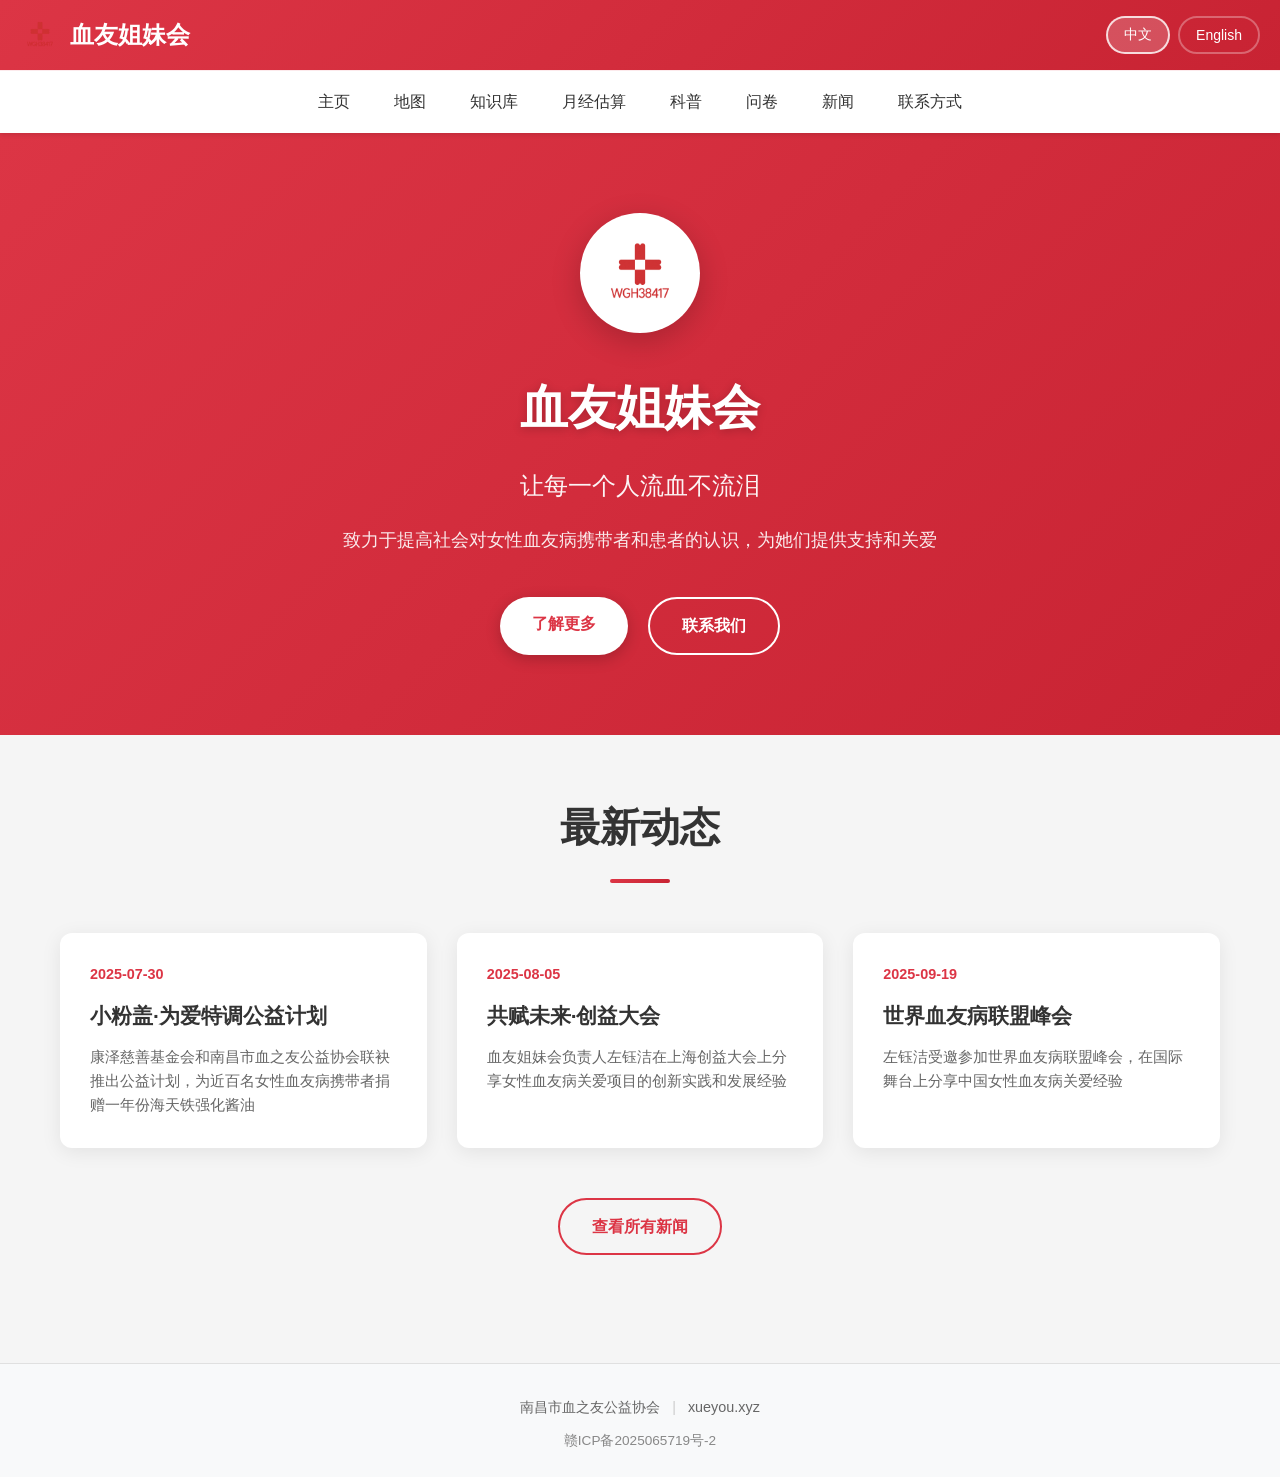
==== commit 63dd593d: "Add files via upload" ====
--- a/home/index.html
+++ b/home/index.html
@@ -1,1404 +1,103 @@
-<!DOCTYPE html>
-<html lang="zh">
-<head>
-    <meta charset="UTF-8">
-    <meta name="viewport" content="width=device-width, initial-scale=1.0">
-    <title>血友姐妹会</title>
-    <style>
-    /* 顶部导航栏样式 */
-    .top-nav {
-      width: 100%;
-      background-color: #fff;
-      box-shadow: 0 2px 4px rgba(0,0,0,0.1);
-      position: sticky;
-      top: 0;
-      z-index: 1000;
-    }
-
-    .logo-bar {
-      display: flex;
-      align-items: center;
-      justify-content: space-between;
-      padding: 10px 20px;
-      background-color: #f8f9fa;
-      border-bottom: 1px solid #eee;
-    }
-
-    .logo-container {
-      display: flex;
-      align-items: center;
-      gap: 10px;
-    }
-
-    .logo-img {
-      height: 40px;
-      width: auto;
-    }
-
-    .logo-text {
-      font-size: 24px;
-      font-weight: bold;
-      color: #e91e63;
-    }
-
-    .language-select {
-      padding: 5px 10px;
-      border: 1px solid #ddd;
-      border-radius: 4px;
-      background-color: white;
-      cursor: pointer;
-    }
-
-    .nav-links {
-      display: flex;
-      align-items: center;
-      justify-content: center;
-      padding: 10px 20px;
-      background-color: #fff;
-      flex-wrap: wrap;
-      gap: 20px;
-    }
-
-    .nav-links a {
-      color: #333;
-      text-decoration: none;
-      padding: 5px 10px;
-      border-radius: 4px;
-      transition: background-color 0.3s;
-    }
-
-    .nav-links a:hover {
-      background-color: #f0f0f0;
-      color: #e91e63;
-    }
-
-    /* 下拉菜单样式 */
-    .dropdown {
-      position: relative;
-      display: inline-block;
-    }
-
-    .dropdown-content {
-      display: none;
-      position: absolute;
-      top: 100%;
-      left: 0;
-      background-color: #fff;
-      min-width: 160px;
-      box-shadow: 0 2px 5px rgba(0,0,0,0.2);
-      border-radius: 4px;
-      z-index: 1100;
-    }
-
-    .dropdown-content a {
-      color: #333;
-      padding: 12px 16px;
-      text-decoration: none;
-      display: block;
-      text-align: left;
-    }
-
-    .dropdown-content a:hover {
-      background-color: #f0f0f0;
-      color: #e91e63;
-    }
-
-    .dropdown:hover .dropdown-content {
-      display: block;
-    }
-
-    /* QR Code Popup Styles */
-    .nav-link-container {
-      position: relative; /* Needed for absolute positioning of the popup */
-      display: inline-block; /* Keep links inline but allow relative positioning */
-    }
-
-    .qr-popup {
-      display: none; /* Hidden by default */
-      position: absolute;
-      top: 100%; /* Position below the link */
-      left: 50%;
-      transform: translateX(-50%); /* Center horizontally */
-      margin-top: 5px; /* Space between link and popup */
-      background-color: white;
-      padding: 10px;
-      border: 1px solid #ccc;
-      border-radius: 6px;
-      box-shadow: 0 4px 8px rgba(0,0,0,0.15);
-      text-align: center;
-      z-index: 1100; /* Ensure it's above other content */
-      white-space: nowrap; /* Prevent wrapping */
-    }
-
-    .qr-popup img {
-      display: block;
-      max-width: 100px; /* Adjust size as needed */
-      height: auto;
-      margin-bottom: 5px;
-    }
-
-    .qr-popup span {
-      font-size: 12px;
-      color: #555;
-    }
-
-    /* Show popup on hover */
-    .nav-link-container:hover .qr-popup {
-      display: block;
-    }
-
-    /* 重置 body 样式 */
-    body {
-        font-family: sans-serif;
-        padding: 0;
-        margin: 0;
-        background-color: #f4f4f4; /* 添加浅灰色背景 */
-    }
-    
-    /* 顶部导航栏移动端适配 */
-    @media (max-width: 768px) {
-      .logo-bar {
-        padding: 10px;
-      }
-
-      .logo-img {
-        height: 30px;
-      }
-
-      .logo-text {
-        font-size: 18px;
-      }
-
-      .nav-links {
-        padding: 5px;
-        gap: 10px;
-        font-size: 14px;
-      }
-      
-      .dropdown-content {
-        min-width: 140px;
-      }
-    }
-
-    /* 新闻块样式 */
-    .news-container {
-      max-width: 1200px;
-      margin: 20px auto;
-      padding: 20px;
-    }
-
-    .news-block {
-      background: white;
-      border-radius: 10px;
-      padding: 20px;
-      margin-bottom: 20px;
-      box-shadow: 0 2px 10px rgba(0,0,0,0.1);
-      transition: transform 0.3s ease;
-    }
-
-    .news-block:hover {
-      transform: translateY(-5px);
-    }
-
-    .news-date {
-      color: #e91e63;
-      font-size: 14px;
-      margin-bottom: 10px;
-    }
-
-    .news-title {
-      font-size: 18px;
-      font-weight: bold;
-      margin-bottom: 10px;
-      color: #333;
-    }
-
-    .news-content {
-      color: #666;
-      line-height: 1.6;
-      margin-top: 10px;
-    }
-
-    .news-content-hover {
-      display: none;
-    }
-
-    .news-block:hover .news-content-hover {
-      display: block;
-    }
-
-    /* 类型五：直接显示内容的样式 */
-    .news-content-direct {
-      color: #666;
-      line-height: 1.6;
-      margin-top: 10px;
-      padding: 10px;
-      background-color: #f9f9f9;
-      border-radius: 5px;
-      border-left: 4px solid #e91e63;
-    }
-
-    /* 外部链接和二维码样式 */
-    .news-link-container {
-      position: relative;
-      display: inline-block;
-    }
-
-    .news-qr-popup {
-      display: none;
-      position: absolute;
-      top: 100%;
-      left: 50%;
-      transform: translateX(-50%);
-      background: white;
-      padding: 15px;
-      border-radius: 8px;
-      box-shadow: 0 4px 12px rgba(0,0,0,0.15);
-      z-index: 1000;
-    }
-
-    .news-link-container:hover .news-qr-popup {
-      display: block;
-    }
-
-    .news-qr-popup img {
-      width: 150px;
-      height: 150px;
-      margin-bottom: 10px;
-    }
-
-    /* 图片展示样式 */
-    .news-images {
-      display: grid;
-      grid-template-columns: repeat(auto-fit, minmax(200px, 1fr));
-      gap: 10px;
-      margin-top: 15px;
-    }
-
-    .news-images img {
-      width: 100%;
-      height: 200px;
-      object-fit: cover;
-      border-radius: 8px;
-      cursor: pointer;
-      transition: transform 0.3s ease;
-    }
-
-    .news-images img:hover {
-      transform: scale(1.05);
-    }
-
-    /* 图片放大弹窗样式 */
-    .image-modal {
-      display: none;
-      position: fixed;
-      top: 0;
-      left: 0;
-      width: 100%;
-      height: 100%;
-      background-color: rgba(0, 0, 0, 0.9);
-      z-index: 2000;
-      justify-content: center;
-      align-items: center;
-      flex-direction: column;
-      padding: 20px;
-    }
-
-    .image-modal.active {
-      display: flex;
-    }
-
-    .image-modal img {
-      max-width: 90%;
-      max-height: 80vh;
-      border-radius: 8px;
-      box-shadow: 0 4px 12px rgba(0, 0, 0, 0.2);
-    }
-
-    .save-image-button {
-      margin-top: 20px;
-      padding: 12px 24px;
-      background-color: #e91e63;
-      color: white;
-      border: none;
-      border-radius: 5px;
-      cursor: pointer;
-      font-size: 16px;
-      transition: background-color 0.3s;
-    }
-
-    .save-image-button:hover {
-      background-color: #d81b60;
-    }
-
-    /* 类型六：多图片展示样式 */
-    .news-images-many {
-      display: grid;
-      grid-template-columns: repeat(3, 1fr);
-      gap: 10px;
-      margin-top: 15px;
-    }
-
-    .news-images-many img {
-      width: 100%;
-      height: 200px;
-      object-fit: cover;
-      border-radius: 8px;
-      cursor: pointer;
-      transition: transform 0.3s ease;
-    }
-
-    .show-more-button {
-      margin-top: 15px;
-      padding: 10px 20px;
-      background-color: #f0f0f0;
-      color: #333;
-      border: none;
-      border-radius: 5px;
-      cursor: pointer;
-      font-size: 14px;
-      transition: background-color 0.3s;
-    }
-
-    .show-more-button:hover {
-      background-color: #e0e0e0;
-    }
-
-    .hidden-images {
-      display: none;
-    }
-
-    .hidden-images.show {
-      display: grid;
-      grid-template-columns: repeat(3, 1fr);
-      gap: 10px;
-      margin-top: 10px;
-    }
-
-    .hidden-images img {
-      width: 100%;
-      height: 200px;
-      object-fit: cover;
-      border-radius: 8px;
-      cursor: pointer;
-      transition: transform 0.3s ease;
-    }
-
-    .hidden-images img:hover {
-      transform: scale(1.05);
-    }
-
-    /* 视频样式 */
-    .news-video {
-      width: 100%;
-      max-width: 800px;
-      margin: 15px auto;
-      border-radius: 8px;
-      overflow: hidden;
-    }
-
-    .news-video video {
-      width: 100%;
-      height: auto;
-    }
-
-    /* 移动端适配 */
-    @media (max-width: 768px) {
-      .news-container {
-        padding: 10px;
-      }
-
-      .news-block {
-        padding: 15px;
-      }
-
-      .news-title {
-        font-size: 16px;
-      }
-
-      .news-images {
-        grid-template-columns: 1fr;
-      }
-
-      .news-images img {
-        height: 180px;
-      }
-
-      .news-qr-popup img {
-        width: 120px;
-        height: 120px;
-      }
-
-      .news-images-many {
-        grid-template-columns: repeat(2, 1fr);
-      }
-
-      .hidden-images.show {
-        grid-template-columns: repeat(2, 1fr);
-      }
-
-      .image-modal img {
-        max-width: 95%;
-      }
-
-      .save-image-button {
-        padding: 10px 20px;
-        font-size: 14px;
-      }
-    }
-
-    /* 类型七：可展开讲述的样式 */
-    .news-story {
-      margin-top: 15px;
-      border: 1px solid #eee;
-      border-radius: 8px;
-      overflow: hidden;
-    }
-
-    .story-header {
-      padding: 12px 15px;
-      background-color: #f9f9f9;
-      cursor: pointer;
-      display: flex;
-      justify-content: space-between;
-      align-items: center;
-      transition: background-color 0.3s;
-    }
-
-    .story-header:hover {
-      background-color: #f0f0f0;
-    }
-
-    .story-title {
-      font-size: 16px;
-      color: #333;
-      font-weight: 500;
-    }
-
-    .story-toggle {
-      color: #e91e63;
-      font-size: 14px;
-    }
-
-    .story-content {
-      padding: 15px;
-      background-color: white;
-      display: none;
-      line-height: 1.6;
-      color: #666;
-    }
-
-    .story-content.show {
-      display: block;
-    }
-
-    @media (max-width: 768px) {
-      .story-header {
-        padding: 10px 12px;
-      }
-
-      .story-title {
-        font-size: 14px;
-      }
-
-      .story-content {
-        padding: 12px;
-        font-size: 14px;
-      }
-    }
-
-    /* 类型八：哔哩哔哩视频嵌入样式 */
-    .bilibili-video {
-      width: 100%;
-      max-width: 800px;
-      margin: 15px auto;
-      border-radius: 8px;
-      overflow: hidden;
-      position: relative;
-      padding-bottom: 56.25%; /* 16:9的宽高比 */
-      height: 0;
-      box-shadow: 0 2px 10px rgba(0,0,0,0.1);
-    }
-
-    .bilibili-video iframe {
-      position: absolute;
-      top: 0;
-      left: 0;
-      width: 100%;
-      height: 100%;
-      border: none;
-    }
-
-    @media (max-width: 768px) {
-      .bilibili-video {
-        margin: 10px auto;
-      }
-    }
-    </style>
-</head>
-<body>
-    <!-- 顶部导航栏 -->
-    <nav class="top-nav">
-      <div class="logo-bar">
-        <div class="logo-container">
-          <img src="logo.png" alt="血友姐妹会" class="logo-img">
-          <a href="http://47.122.118.186/home" style="text-decoration: none;"><span class="logo-text">血友姐妹会</span></a>
-        </div>
-        <select class="language-select" onchange="changeLanguage(this.value)">
-          <option value="zh">中文</option>
-          <option value="en">English</option>
-        </select>
-      </div>
-      <div class="nav-links">
-        <a href="http://47.122.118.186/home">主页</a>
-        <div class="dropdown">
-          <a href="#">科普</a>
-          <div class="dropdown-content">
-            <a href="http://47.122.118.186/education">科普图文</a>
-            <a href="http://47.122.118.186/video">视频播放</a>
-            <a href="http://47.122.118.186/file">资料下载</a>
-          </div>
-        </div>
-        <a href="http://47.122.118.186/map">检测地图</a>
-        <div class="nav-link-container">
-          <a href="https://lxi.me/3Xr9Bq">问卷跳转</a>
-          <div class="qr-popup">
-            <img src="qrcode.png" alt="问卷二维码">
-            <span>可扫码</span>
-          </div>
-        </div>
-        <a href="http://47.122.118.186/period">月经估算</a>
-        <a href="http://47.122.118.186/news">新闻</a>
-        <a href="http://47.122.118.186/contact">联系方式</a>
-      </div>
-    </nav>
-  
-    <!-- 添加语言切换功能的脚本 -->
-    <script>
-      function changeLanguage(lang) {
-        console.log('Language changed to:', lang);
-        // TODO: 实现具体的语言切换逻辑，例如加载不同的文本资源
-      }
-    </script>
-
-    <!-- 图片放大弹窗 -->
-    <div class="image-modal" id="imageModal">
-      <img id="modalImage" src="" alt="放大的图片">
-      <button class="save-image-button" onclick="saveImage()">保存图片</button>
-    </div>
-
-    <script>
-      // 等待DOM加载完成
-      document.addEventListener('DOMContentLoaded', function() {
-        // 图片点击放大功能
-        const images = document.querySelectorAll('.news-images img, .news-images-many img, .hidden-images img');
-        const imageModal = document.getElementById('imageModal');
-        const modalImg = document.getElementById('modalImage');
-
-        images.forEach(img => {
-          img.addEventListener('click', function() {
-            modalImg.src = this.src;
-            imageModal.classList.add('active');
-          });
-        });
-
-        // 点击弹窗背景关闭
-        imageModal.addEventListener('click', function(e) {
-          if (e.target === imageModal) {
-            imageModal.classList.remove('active');
-          }
-        });
-
-        // 显示更多图片功能
-        const showMoreButtons = document.querySelectorAll('.show-more-button');
-        showMoreButtons.forEach(button => {
-          button.addEventListener('click', function() {
-            const hiddenImages = this.previousElementSibling;
-            hiddenImages.classList.toggle('show');
-            this.textContent = hiddenImages.classList.contains('show') ? '收起' : '显示更多';
-          });
-        });
-
-        // 故事展开功能
-        const storyHeaders = document.querySelectorAll('.story-header');
-        storyHeaders.forEach(header => {
-          header.addEventListener('click', function() {
-            const content = this.nextElementSibling;
-            content.classList.toggle('show');
-            const toggle = this.querySelector('.story-toggle');
-            toggle.textContent = content.classList.contains('show') ? '收起' : '展开';
-          });
-        });
-      });
-
-      // 保存图片功能
-      function saveImage() {
-        const modalImg = document.getElementById('modalImage');
-        const link = document.createElement('a');
-        link.download = '图片.png';
-        link.href = modalImg.src;
-        document.body.appendChild(link);
-        link.click();
-        document.body.removeChild(link);
-      }
-    </script>
-
-    <!-- 新闻内容区域 -->
-    <div class="news-container">
-
-
-      <div class="news-block">
-        <div class="news-date">2024-04-06</div>
-        <div class="news-title">江西南昌科普演讲</div>
-        <div class="news-content-direct">
-          江西省南昌血友协会活动上，钰洁展示了很多她翻译的信息，作了一次演讲。
-        </div>
-        <div class="news-images-many">
-          <img src="audios/20240406-1.png" alt="活动照片1">
-          <img src="audios/20240406-2.png" alt="活动照片2">
-        </div>
-        <div class="hidden-images">
-          <img src="audios/20240406-3.png" alt="活动照片3">
-          <img src="audios/20240406-4.png" alt="活动照片4">
-          <img src="audios/20240406-5.png" alt="活动照片5">
-        </div>
-        <button class="show-more-button">显示更多</button>
-
-        <div class="bilibili-video">
-          <iframe src="//player.bilibili.com/player.html?bvid=BV11PouYnEqV" 
-                  scrolling="no" 
-                  border="0" 
-                  frameborder="no" 
-                  framespacing="0" 
-                  allowfullscreen="true">
-          </iframe>
-        </div>
-      </div>
-
-
-      <div class="news-block">
-        <div class="news-date">2024-04-14</div>
-        <div class="news-title">河北唐山科普演讲</div>
-        <div class="news-content-direct">
-          河北唐山再次作科普演讲。
-        </div>
-        <div class="bilibili-video">
-          <iframe src="//player.bilibili.com/player.html?bvid=BV1yNouYSEmy" 
-                  scrolling="no" 
-                  border="0" 
-                  frameborder="no" 
-                  framespacing="0" 
-                  allowfullscreen="true">
-          </iframe>
-        </div>
-      </div>
-
-
-      <div class="news-block">
-        <div class="news-date">2024-05-24</div>
-        <div class="news-title">湖南长沙科普演讲</div>
-        <div class="news-content-direct">
-          湖南长沙作科普演讲。
-        </div>
-        <div class="news-images">
-          <img src="audios/20240524-1.png" alt="活动照片1">
-        </div>
-        <div class="bilibili-video">
-          <iframe src="//player.bilibili.com/player.html?bvid=BV1yTouYEEKs" 
-                  scrolling="no" 
-                  border="0" 
-                  frameborder="no" 
-                  framespacing="0" 
-                  allowfullscreen="true">
-          </iframe>
-      </div>
-      </div>
-
-
-      <div class="news-block">
-        <div class="news-date">2024-06-05</div>
-        <div class="news-title">发布第一篇科普文章</div>
-        <div class="news-content-direct">
-          在“南昌血友协会”微信公众号，发布了一篇科普文章。
-        </div>
-        <div class="news-link-container">
-          <a href="https://mp.weixin.qq.com/s/-43qrCFhm6ijHTV9EEI7eg" class="news-title">点击或扫码查看</a>
-          <div class="news-qr-popup">
-            <img src="audios/20240605.png" alt="二维码">
-            <div>扫码</div>
-          </div>
-        </div>
-     </div>
-
-
-      <div class="news-block">
-        <div class="news-date">2024-08-15</div>
-        <div class="news-title">申报南昌市慈善总会项目</div>
-        <div class="news-story">
-          <div class="story-header">
-            <div class="story-title">点击查看详细讲述</div>
-            <div class="story-toggle">展开</div>
-          </div>
-          <div class="story-content">
-            <p>背景</p>
-            <p>
-              血友病患者的亲属中有许多女性属于血友病携带者，包括患者的“大部分”母亲、“全部”女儿和“部分”姐妹，一直以来她们的健康很少得到关注。然而，有约1/3的女性携带者其凝血因子水平低于正常人的50%，以致于在生理期、分娩、外伤、手术等情形下，过量出血，甚至危及生命。她们亟需社会关注和医疗用药保障。
-              据南昌血友协会对江西1300余名患者的调查，764名接受调查的患者家庭中，119名已婚存续患者生育有104名女儿，301名患者有275名姐妹；据此推测，江西省现阶段有至少1700名、全国有约3万名血友病携带者。
-              进行凝血因子检查，是确诊女性血友病患者的唯一可靠方法。
-            </p>            <p>  
-              目的</p>              <p>
-              调查中国女性血友病携带者的人口学特征、凝血因子水平、出血症状，提高公众对女性血友病的关注，为她们提供建议和关怀。
-            </p>            <p>  
-              步骤</p>              <p>
-              第一步：合理设置问卷，通过在线平台、线下填写或电话访谈等形式散发问卷，预计回收500份，联系血友病家系中女性携带者以及潜在的携带者，调查评估她们的出血症状。开展宣传科普教育活动，提供基本的相关建议。
-            </p>            <p>  
-              第二步：为进行了凝血相关检测（凝血因子水平、PT、APTT或凝血四项检查）的女性提供补贴，预计补贴200人，减轻服务对象的经济负担。
-            </p>            <p>  
-              第三步：将问卷结果及凝血检测的数据录入数据库，进行大数据统计分析。后续由专业人士为她们给予建议和分析，提供帮扶和关怀。
-            </p>            <p>  
-              第四步：形成调研报告，为进一步医学研究、推动医疗政策保障、改善她们的生存环境奠定基础。
-              </p>
-              预期效果</p> <p>  
-              1.	检测女性血友病携带者的凝血四项和凝血因子水平，评估其凝血功能；</p> <p>  
-              2.	将使得数百名女性不再由于缺乏相关知识、而在未经凝血检测的情况下盲目进行分娩或手术；</p> <p>  
-              3.	将提高社会对于女性血友病的科学认识，直接为女性血友病患者提供建议和关怀；</p> <p>  
-              4.	长远看来，必将会降低中国女性血友病患者的出血风险，保障其生命安全，提高其生活质量；</p> <p>  
-              5.	估计中国尤其是江西省的女性血友病患者人数，研究女性血友病的凝血因子水平分布、出血症状特点，未来可促进相关领域医疗实践的进步。</p> <p>  
-              
-          </div>
-        </div>
-      </div>
-
-      <div class="news-block">
-        <div class="news-date">2024-09-05</div>
-        <div class="news-title">久久公益节项目开启</div>
-        <div class="news-content-direct">
-          南昌血友协会在腾讯公益上线了“携带者检测费用援助”项目。钰洁制作宣传视频和海报。最后成功在5天内募集3万5千多元。
-        </div>
-        <div class="news-images-many">
-          <img src="audios/20240905-1.png" alt="活动照片1">
-          <img src="audios/20240905-2.png" alt="活动照片2">
-        </div>
-        <div class="hidden-images">
-          <img src="audios/20240905-3.png" alt="活动照片3">
-          <img src="audios/20240905-4.png" alt="活动照片4">
-          <img src="audios/20240905-5.png" alt="活动照片5">
-          <img src="audios/20240905-6.png" alt="活动照片6">
-          <img src="audios/20240905-7.png" alt="活动照片7">        
-        </div>
-        <button class="show-more-button">显示更多</button>
-
-        <div class="bilibili-video">
-          <iframe src="//player.bilibili.com/player.html?bvid=BV1EjHXebESz" 
-                  scrolling="no" 
-                  border="0" 
-                  frameborder="no" 
-                  framespacing="0" 
-                  allowfullscreen="true">
-          </iframe>
-        </div>
-        <div class="bilibili-video">
-          <iframe src="//player.bilibili.com/player.html?bvid=BV1qHpPe9EFh" 
-                  scrolling="no" 
-                  border="0" 
-                  frameborder="no" 
-                  framespacing="0" 
-                  allowfullscreen="true">
-          </iframe>
-        </div>
-      </div>
-
-
-      <div class="news-block">
-        <div class="news-date">2024-09-19</div>
-        <div class="news-title">正式启动“携带者做检测有补贴”项目</div>
-        <div class="news-content-direct">
-          在“南昌血友协会”微信公众号，发布了项目介绍。
-        </div>
-        <div class="news-link-container">
-          <a href="https://mp.weixin.qq.com/s/gOd0On7n0nIyoHXg80euHQ" class="news-title">点击或扫码查看</a>
-          <div class="news-qr-popup">
-            <img src="audios/20240919.png" alt="二维码">
-            <div>扫码</div>
-          </div>
-        </div>
-     </div>
-
-
-
-     <div class="news-block">
-      <div class="news-date">2024-11-23</div>
-      <div class="news-title">江西赣州线上讲课</div>
-      <div class="news-content-direct">由于江西赣州的10多位女性所处的地方没有医院可以作凝血检测，我们请来检测公司来到赣州南康为她们做检测。</div>
-      <div class="news-story">
-        <div class="story-header">
-          <div class="story-title">点击查看详细讲述</div>
-          <div class="story-toggle">展开</div>
-        </div>
-        <div class="story-content">
-        </p> <p>  各位赣州的血友病兄弟姐妹们，大家好。我是土生土长的江西人，从小到大，跟着父亲东奔西走，见过也认识了许多血友病家庭。我发现，所有这些家庭都有一个共同点——总会有一个或多个非常坚强的女性。
-
-        </p> <p>  就拿我爸爸来说吧，他小时候因为流血不止被诊断为血友病，当时医生断言他活不过18岁，而现在，我的父亲已经快50岁了。他的父亲，也就是我的爷爷，曾一度失去了希望；但我的奶奶却从未放弃过这个孩子。她带着年幼的父亲前往南昌住院。随着父亲年龄的增长、体重的增加，奶奶依然用肩膀背着他，脊梁从未弯曲。父亲也非常幸运，有几位疼他爱他的亲姐姐。
-          
-        </p> <p>  后来，当我在妈妈肚子里的时候，父亲曾经想过：“这个孩子注定是血友病携带者，将来也许会面临许多问题。”但他依然决定让我来到这个世界，因为他相信二十年后的医学进步，会让血友病携带者不再成为问题。
-          
-        </p> <p>  大概在我小学的时候，我偶然翻开了一本关于血友病的手册，那是我第一次清楚地意识到，自己是一个血友病携带者。到了高中，当我学到“伴X染色体隐性遗传病”那一章节时，我拿着课本去问生物老师：“如果是杂合基因的女性携带者，真的就不会有症状吗？”老师告诉我，高中阶段的教育是这样认为的。
-          
-        </p> <p>  转眼已是二十年后，现在我19岁，已考入大学，学业上小有收获。可当我翻阅世界最前沿的论文与期刊时，我发现我的高中生物老师错了。
-          
-        </p> <p>  讲到这里，我想问大家两个问题：
-        </p> <p>  第一，女性会得血友病吗？
-        </p> <p>  第二，什么样的条件下女性才会得血友病？
-          
-        </p> <p>  我们来总结一下，大家可能认为女性患血友病非常罕见，只有当一个女性的父亲是血友病患者、母亲是携带者时，她才有可能患病。我们长期以来，包括很多患者、甚至医生都误以为血友病“传男不传女”。很多科普资料也写着“女性患者罕见，携带者一般不会发病”。因为女性有两条X染色体，一条正常一条异常，通常会有一半的凝血因子水平，也就不会有明显症状。
-          
-        </p> <p>  然而，近年来的研究发现，血友病携带者并不只是“携带”而已，她们是有可能发病的。具体比例是多少呢？大约有40%的女性携带者凝血因子水平低于40%，这意味着每三个携带者中，起码有一个实际上已经属于血友病患者。
-          
-        </p> <p>  下面这张图就是血友病携带者凝血因子水平的分布。我们可以看到21-30%、31-40%、41-50%这三段是最高的，也就是说大多数携带者的因子水平在21%到50%之间。而正常女性的凝血因子水平大约在100%。
-          
-        </p> <p>  这段话是来自世界血友病联盟的宣传册。
-        </p> <p>  血友病是一种比较罕见的出血性疾病。多年来，人们以为只 有男性才可能出现血友病的症状，“携带”血友病基因的女 性不会出现症状。 如今我们知道，很多携带者都经历着血友病的症状。随着我 们对疾病了解的增多，我们也更了解女性受疾病影响的原因 和方式。一些女性伴有这些症状多年却没有被诊断出来，甚 至没有被怀疑过有出血性疾病。通过教育和宣传，世界血友 病联盟正在努力弥补护理上的这一差距。
-        </p> <p>  名不正则言不顺，言不顺则事不成。接下来，我想为女性血友病患者“正名”。你现在百度“血友病携带者”，会发现很多结果都说“携带者不会有症状”，但这些是已经过时的资料。我希望用自己的力量，把这些最新的国内外科研成果带给我们的病友们，也引起更多医生和研究人员的关注。
-          
-        </p> <p>  “携带者”这个名字存在很大的局限性，它容易让人误以为她们不会发病。但实际上，如果她们的凝血因子VIII或IX水平低于40%，就属于女性血友病患者。
-          
-        </p> <p>  如果高于5%、低于40%，为轻度患者；
-          
-        </p> <p>  高于1%、低于5%，为中度；
-          
-        </p> <p>  低于1%，则为重度。
-        </p> <p>  如果她们的因子水平高于40%，但仍有明显出血症状，就称为“有症状的血友病携带者”。
-          
-        </p> <p>  从今天起，希望大家在提到血友病患者时，不再默认只有男性，也要考虑女性，她们也可能正在忍受血友病的折磨。
-          
-        </p> <p>  你是不是觉得这些认知有点颠覆？那么，江西甚至中国到底有多少女性血友病携带者呢？我们做了个简单推算：江西大约有1300多名登记在册的男性血友病患者，其中764人接受了调查，显示有119人已婚，共育有104个女儿；另有301人有姐妹，共计275名。通过推算，江西省至少有1700多名女性携带者。
-          
-        </p> <p>  而全国登记在册的男性患者为4万人，按此比例估算，中国大约有5到6万名女性携带者。这是一个保守的估计。而女性血友病患者，至少有2万人。然而由于数据缺乏，这个数字远低于实际情况，我们还需进一步调研来确定中国女性血友病患者的真实数量。
-          
-        </p> <p>  然而，这么庞大的人群，在诊断和治疗上却得不到应有的重视。我观察到，即便是血液科医生，有的也不太清楚携带者可能发病，更别说我们普通患者了。
-          
-        </p> <p>  我们可以看这样一组数据：
-        </p> <p>  女性携带者的凝血因子水平中位数为63.5%，而正常女性是101.8%。
-        </p> <p>  女性患者的出血症状和同等因子水平的男性是类似的，也就是说，比如一个男性因子5%，是什么症状，那么一个女性如果也是5%，她的症状也差不多。
-          
-        </p> <p>  而即便一个女性携带者的因子水平高于50%，她的出血风险仍然高于正常女性。
-          
-        </p> <p>  很多女性主要的出血表现是月经。一些女性明明月经量异常多，却不好意思说，也不好意思去看妇科，因此错失了发现凝血问题的机会。长期月经过多会影响健康、工作和生活质量。如果你一次月经用了超过20片日用卫生巾，那你可能就是“月经过多”。
-          
-        </p> <p>  还有一些症状也可能提示问题：
-          
-        </p> <p>  容易流鼻血
-          
-        </p> <p>  身上常常出现淤青，自己却不知道怎么来的
-          
-        </p> <p>  血常规提示贫血（低血红蛋白）
-          
-        </p> <p>  这些可能都与凝血障碍有关。而中轻度患者常常表面看起来和正常人无异，往往直到做手术或生育时才第一次出现严重出血的情况。但这时候风险就很大了。如果是在小医院，医生没有血友病手术经验、也没有储备凝血因子，那就非常危险。
-          
-        </p> <p>  我曾听说一位武汉的阿姨，她的长子是血友病患者。当她生小儿子时发生大出血，被下了病危通知书。好在最后抢救成功。事后检查发现她的因子水平只有25%左右。这种情况其实是可以预防的，只要提前关注这个问题。
-          
-        </p> <p>  我们来看一些国外的数据（来自荷兰的研究）：
-          
-        </p> <p>  拔牙后长时间出血的比例：携带者为27%，正常女性为12%；
-          
-        </p> <p>   手术后出血：携带者28%，正常女性11%；
-          
-        </p> <p>  月经过多：携带者接近50%，正常女性约10%。
-          
-        </p> <p>  但因为样本量较小（如中国最多研究只有125名携带者，而美国的研究有3500多个），我们还需要更多数据支持。为此，我正在进行全国范围的大型调研，检测女性携带者的凝血因子水平，期望填补国内的空白。
-          
-        </p> <p>  最重要的是产后出血：
-          
-        </p> <p>  正常女性的发生率小于1%，而携带者高达26.5%。
-        </p> <p>  产后出血的定义是阴道分娩出血＞500ml或剖宫产＞1000ml。大家可以拿一个矿泉水瓶感受一下分量：500ml就是一瓶水，1000ml是两瓶水。而献血400ml都能让人晕倒，更何况这是在产后出血的情境下。
-          
-        </p> <p>  但这些痛苦真的无法避免吗？不尽然。只要提前注射凝血因子，是可以进行安全分娩的。真正的问题在于“有没有被重视”。
-          
-        </p> <p>  研究中显示：30名携带者共经历34次分娩，其中9次产后出血，但只有1人提前注射因子成功避免出血，其他则通过紧急措施处理。我们可以看出这些血友妈妈们并没有得到应有的预防性治疗。
-          
-        </p> <p>  近年来，男性血友病患者的治疗进步明显，医保也日趋完善。而女性患者的问题却是“有没有药用”——因为她们根本没被当作患者，也就谈不上治疗。
-          
-        </p> <p>  女性的风险并不比男性少，反而多了许多，如流产手术、放节育环等特有情形。中轻度女性同样有重度的出血风险。有位轻度男患者因眼科手术眼睛出血失明。换作女性携带者，也可能会发生同样的悲剧。
-          
-        </p> <p>  更严重的是，女性血友病的诊断常常被延迟。在血友病家庭中长大的女孩，可能已经习惯了“流血”这个事，不觉得异常，从而错过诊断的机会。
-          
-        </p> <p>  另外，国外早就普及的一些治疗方法，在国内依旧非常罕见，比如去氨加压素鼻喷剂，用于流鼻血或剧烈运动前预防出血，但国内很少应用。
-          
-        </p> <p>  研究也严重不足。女性血友病的问题背后有一个现实：医疗资源不足，难以照顾到每一位患者。但我相信，只要我们不懈努力，总有一天，女性患者也能像男性一样获得充分的治疗。
-          
-        </p> <p>  中国女性血友病的现状有“三低”特征：诊断率低、治疗率低、研究数量低。根据美国疾控中心的数据，轻度血友病患者中20%是女性，而中国远远低于这个比例，说明还有很多女性尚未被发现。
-          
-        </p> <p>  让我们一起努力，改变这个局面。让“女性不会患血友病”的错误观念，彻底成为过去式。
-          
-        </div>
-      </div>
-
-    </div>
-
-
-      <div class="news-block">
-        <div class="news-date">2025-01-04</div>
-        <div class="news-title">江西南昌科普演讲</div>
-        <div class="news-content-direct">
-          我们在江西南昌成功组织了一次患者教育兼检测活动，这次是线上宣讲，还为30多名女性做了凝血检测，14个家庭做了基因检测。</div>
-          <div class="bilibili-video">
-            <iframe src="//player.bilibili.com/player.html?bvid=BV19moMYwEho" 
-                    scrolling="no" 
-                    border="0" 
-                    frameborder="no" 
-                    framespacing="0" 
-                    allowfullscreen="true">
-            </iframe>
-          </div>
-        <div class="news-link-container">
-          <a href="https://mp.weixin.qq.com/s/Xk3Wb1GcpgxwBdSG3FD71g" class="news-title">点击或扫码查看新闻稿</a>
-          <div class="news-qr-popup">
-            <img src="audios/20250104.png" alt="二维码">
-            <div>扫码</div>
-        </div>
-      </div>
-</div>
-
-
-<div class="news-block">
-  <div class="news-date">2025-01-19</div>
-  <div class="news-title">项目稳步推进</div>
-  <div class="news-content-direct">
-    项目触及了更多的人。
-  </div>
-  <div class="news-link-container">
-    <a href="https://mp.weixin.qq.com/s/NhhsIpUjhrLBfHGPf2Dkvg" class="news-title">点击或扫码查看新闻稿</a>
-    <div class="news-qr-popup">
-      <img src="audios/20250119.png" alt="二维码">
-      <div>扫码</div>
-    </div>
-  </div>
-</div>
-
-<div class="news-block">
-  <div class="news-date">2025-01-28</div>
-  <div class="news-title">"愿意给血友注射的诊所地图"上线</div>
-  <div class="news-content-direct">
-    该网页主要由钰洁和王国林共同制作。
-  </div>
-  <div class="news-link-container">
-    <a href="http://47.122.118.186/map/" class="news-title">点击或扫码进入地图</a>
-    <div class="news-qr-popup">
-      <img src="audios/20250128.png" alt="二维码">
-      <div>扫码</div>
-    </div>
-  </div>
-</div>
-
-<div class="news-block">
-  <div class="news-date">2025-02-28</div>
-  <div class="news-title">中期报告发布</div>
-  <div class="news-content-direct">
-    钰洁综合现有的调查分析，发布了一个中期报告。
-  </div>
-  <div class="news-link-container">
-    <a href="https://mp.weixin.qq.com/s/cIfX2S76b9kOj__LPLl_xw" class="news-title">点击或扫码查看新闻稿</a>
-    <div class="news-qr-popup">
-      <img src="audios/20250119.png" alt="二维码">
-      <div>扫码</div>
-    </div>
-  </div>
-</div>
-
-
-
-<div class="news-block">
-  <div class="news-date">2025-03-08</div>
-  <div class="news-title">女性节发布视频</div>
-  <div class="news-content-direct">
-    - 这天是国际女性节，钰洁发布了2个中文科普宣传视频，并参与了华中科技大学同济医学院健康科普大赛。</div>
-    <div class="bilibili-video">
-      <iframe src="//player.bilibili.com/player.html?bvid=BV1c8deY2Enf" 
-              scrolling="no" 
-              border="0" 
-              frameborder="no" 
-              framespacing="0" 
-              allowfullscreen="true">
-      </iframe>
-    </div>
-    <div class="bilibili-video">
-      <iframe src="//player.bilibili.com/player.html?bvid=BV1bs9UYbEMq" 
-              scrolling="no" 
-              border="0" 
-              frameborder="no" 
-              framespacing="0" 
-              allowfullscreen="true">
-      </iframe>
-    </div>
-    
-  <div class="news-link-container">
-    <a href="https://mp.weixin.qq.com/s/AeKNzIq3tny57HBxS6lmvg" class="news-title">点击或扫码查看新闻稿</a>
-    <div class="news-qr-popup">
-      <img src="audios/20250308.png" alt="二维码">
-      <div>扫码</div>
-  </div>
-</div>
-</div>
-
-
-
-
-
-
-<div class="news-block">
-  <div class="news-date">2025-03-12</div>
-  <div class="news-title">申报大创项目</div>
-  <div class="news-content-direct">在华中科技大学申请了大学生创新创业学科交叉项目，成功寻找到2位指导老师，从此5人团队正式成立。    </div>
-  <div class="news-story">
-    <div class="story-header">
-      <div class="story-title">点击查看详细讲述</div>
-      <div class="story-toggle">展开</div>
-    </div>
-    <div class="story-content">
-      <p>二、项目研究目的
-     </p><p>1.	对中国中部地区（主要是湖北省、江西省）受血友病影响的女性群体进行系统性调查和分析
-    </p><p>2.	探索基因、凝血因子水平与出血情况之间的关系
-    </p><p>3.	结合国际研究成果，重点分析中国女性携带者在月经、分娩、流产等方面的特殊性。
-    </p><p>4.	建立出血风险预测模型及基因-表型关联模型，为精准医疗提供科学依据，并提升社会对该群体健康状况的关注。
-    </p><p>三、项目研究内容
-    </p><p> 1.	验证：
-    </p><p>•	进行问卷调查、凝血检测和基因检测，做描述性统计。
-    </p><p>•	验证携带者中相关症状和因子缺乏的比例，得出凝血因子分布的数据。
-    </p><p>•	通过流行病学分析，统计中部地区乃至中国范围内的女性血友病人数。
-    </p><p>2.	深入探究：
-    </p><p>•	差异分析：设置实验组和对照组，比较携带者与非携带者的凝血因子水平及出血情况。
-    </p><p>•	关联分析和因果分析：探讨携带者的出血自述与凝血检测结果之间的相关性与因果性。
-    </p><p>•	分层分析：分年龄段细化中国女性的特殊出血特征。
-    </p><p>•	构建因子-出血风险预测模型。
-    </p><p>•	构建基因-表型关联模型。
-    </p><p>3.	结果展示与社会推广：
-    </p><p>•	交互式网页：直观呈现研究成果，方便公众与医疗从业者使用。
-    </p><p>•	科普宣传：与美工、合作，制作易懂的宣传材料，提高社会认知。
-    </p><p>四、国、内外研究现状和发展动态
-    </p><p>国外研究进展
-    </p><p>•	早期个案研究（1951-1998）：Merskey & Macfarlane 首次提出女性携带者的过度出血现象，随后Lusher等人进一步确认女性患者的关节出血和月经过多等症状。然而，研究仍然较少，病例数量较小，对此问题认识不足。
-    </p><p>•	大规模样本研究（2006）：Plug等人研究了274名女性携带者，发现35%的携带者因子水平低于40%，并证实凝血因子水平偏低与出血症状之间的相关性。自此，女性血友病的发病率、症状、机制等问题成为国内外学者关注的热点，取得了较多研究成果。
-    </p><p>•	基因研究（2009）：Pavlova等人发现，纯合错义突变、复合杂合突变、杂合突变与X染色体的非随机失活可能导致女性患血友病。
-    </p><p>•	女性血友病新命名法（2019-2021）：ISTH大会与SSC通讯正式提出了“女性血友病”诊断标准，并细化轻度、中度、重度患者的判定标准。
-    </p><p>•	全球统计（2012-2024）：
-    </p><p>o	2012年，世界血友病联盟估计，全球患血友病A和B的男性约46万人，而患血友病A和B的女性约36万人。
-    </p><p>o	2019年，Connie H. Miller等人预计美国共有19000名出血症状的女性，但只有18%（n=3504）来到美国血友病治疗中心（HTC）就诊；并得出47.6%（n=1668）的携带者符合血友病诊断标准。
-    </p><p>o	2019年，美国疾病控制与预防中心 (CDC) 社区的数据库中，所有的血友病病例中有 0.5% 的重度病例、1.4% 的中度病例和约 20% 的轻度病例是女性。
-    </p><p>o	2024年Cedric Hermans等指出，长期以来，人们未能认识到女性也会出血和患血友病，女性患者往往面临过度出血、诊断延误、治疗不足和生活质量差，除了经历与男性相同的出血症状外，女性还有月经、生育和更年期等额外危险因素。
-    </p><p>o	如今国外学界正积极研究女性血友病的症状，并已取得诸多成果，但仍面临数据不足等问题。
-    </p><p>国内研究进展
-    </p><p>•	案例研究与队列研究（2019-2022）：
-    </p><p>o	Sen Li等人评估ISTH-BAT在125名中国女性血友病患者中的有效性，并研究了节育环、人工流产的影响。
-    </p><p>o	Wenhui Zhang等人对61名女性携带者展开回顾性队列研究。
-    </p><p>o	中国预计有14万男性和10万女性血友病患者，但中国登记的血友病病例里只有0.3%是女性。
-    </p><p>•	国内研究不足之处：
-    </p><p>o	现有样本量较小，难以反映中国女性血友病患者的整体状况。
-    </p><p>o	相关研究较少，未能引起国内学界的充分关注。
-    </p><p>o	尚未深入探讨中国女性患者的特殊性及症状评估。
-    </p><p>五、研究路线及解决的主要问题
-    </p><p>1.	研究范围扩大：
-    </p><p>•	设计并收集400份出血情况问卷，涵盖17种出血类型
-    </p><p>•	在中部地区组织血液检测（200-300人），包括凝血四项及第八/第九凝血因子水平
-    </p><p>•	进行20个家庭（60-100人）的基因检测，确定女性是否为携带者
-    </p><p>2.	生信分析：
-    </p><p>•	目前已有国内对125名携带者的研究，已经研究出了她们的出血症状发生率，但是“为何发病”、“如何预测”的问题未被阐明
-    </p><p>•	针对不同年龄段的女性进行分层分析，探究出血规律
-    </p><p>•	建立出血风险预测模型，找到风险因素
-    </p><p>•	通过HUMARA实验和甲基化分析等新方法，探究病理成因
-    </p><p>3.	网站及可视化工具开发：
-    </p><p>•	解决“如何提高意识”“如何改善医疗”“如何推动政策”的实际问题
-    </p><p>•	设计交互式可视化网页和科普宣传材料，使研究成果易于理解和传播
-    </p><p>•	结合数据分析结果，为血友病女性携带者提供科学的健康管理方案
-    </p><p>•	调查血友病女性携带者的生存状况和医疗需求，为相关政策制定提供参考
-    </p><p>六、项目创新及特色
-    </p><p>1.	跨学科合作：结合医学预防、数学建模、生物信息等领域知识。
-    </p><p>2.	多维度数据融合：结合基因检测、凝血因子水平、出血情况和患者自述，构建全面的疾病风险评估模型。
-    </p><p>3.	病理分析：利用qPCR实验与基因甲基化分析结合的方法，探究成因。
-    </p><p>4.	可视化与公众科普：通过网页设计与美工团队合作，直观、可交互地呈现研究成果，提升社会影响力。
-    </p><p>5.	探究中国女性特点：本研究将填补中国血友病女性携带者相关数据的空白，为精准医疗提供有力支持。
-    </p><p>七、项目综述
-    </p><p>本项目基于多维度数据，对中国中部地区血友病女性携带者的基因与出血特征进行深入分析，旨在填补国内现有研究的空白。通过统计分析与建模，探索凝血因子水平的分布规律，构建基因-表型关联模型。最终开发出直观的可视化工具，以便携带者及医疗从业者更好地理解和管理相关健康风险。同时，通过调研与科普推广，提高公众认知，为未来政策制定提供数据支持。
-    </p><p>预研基础：已收集200名携带者的出血自评，进行一些凝血检测和基因检测，结果显示出血症状比非携带者显著严重，凝血因子分布符合偏态分布，且凝血因子水平与出血评分有很强的负相关性。
-    </p><p>可行性分析：
-    </p><p>1.	技术可行性：
-    </p><p>•	队伍同学有使用r语言的经验，可以较好地进行数据分析；
-    </p><p>•	队伍同学有相关凝胶电泳实验的基础，可负责 qPCR 数据采集及实验操作；
-    </p><p>•	本实验所涉及到的诸多方法，如数据库管理、文献查阅和引用、学术写作，小组成员均已学习并操作过。
-    </p><p>2.	人员可行性：
-    </p><p>•	指导老师有流行病学、基因相关分析的丰厚经验与成果；
-    </p><p>•	指导老师有数据分析与建模的专业背景；
-    </p><p>•	组内学生来自三个不同的学院，实现不同专业的交流合作与互补；
-    </p><p>•	所有学生均已通过组会讨论、文献阅读等学习，了解并已掌握部分所需的实验与分析技术，并保证有充沛的时间和热情完成相关工作。
-    </p><p>八、项目实施方案
-    </p><p>1.	数据处理与分析（3-5个月）
-    </p><p>•	数据收集、清洗、整理、标准化。
-    </p><p>•	进行初步统计分析。
-    </p><p>•	训练并优化出血风险预测模型。
-    </p><p>2.	网页设计与交互优化（1-2个月）
-    </p><p>•	设计交互式可视化网页，确保研究成果的直观性和可读性。
-    </p><p>•	结合用户反馈优化界面与功能。
-    </p><p>3.	社会调研与科普推广（1-2个月）
-    </p><p>•	进行问卷调查与访谈，分析携带者的社会需求。
-    </p><p>•	制作文章、图文、视频等方式的科普材料，通过社交媒体及相关渠道传播。
-    </p><p>4.	项目总结与成果发布（2-3个月）
-    </p><p>•	整理研究成果，撰写论文。
-    </p><p>•	在学术会议或科普平台上发布研究结果。
-    </p><p>九、项目预期成果
-    </p><p>1.	学术成果
-    </p><p>•	发表1-2篇相关报告或论文（中文或英文）。
-    </p><p>•	建立并验证血友病女性携带者的出血风险预测模型，和基因-表型模型。
-    </p><p>2.	实践成果和社会影响
-    </p><p>•	开发一个交互式网页。
-    </p><p>•	制作多篇科普材料，提高社会对血友病女性携带者的关注。
-    </p><p>•	影响相关政策制定，提高血友病女性携带者的医疗保障水平。
-    </p>
-    </div>
-  </div>
-</div>
-
-
-
-<div class="news-block">
-  <div class="news-date">2025-03-14</div>
-  <div class="news-title">自强之星答辩</div>
-  <div class="news-content-direct">
-    借此机会，让更多大学生了解这件有意义的事情。</div>
-    <div class="bilibili-video">
-      <iframe src="//player.bilibili.com/player.html?bvid=BV19UoMYhEuv" 
-              scrolling="no" 
-              border="0" 
-              frameborder="no" 
-              framespacing="0" 
-              allowfullscreen="true">
-      </iframe>
-    </div>
-
-</div>
-
-
-
-<div class="news-block">
-  <div class="news-date">2025-03-15</div>
-  <div class="news-title">天津论坛发言</div>
-  <div class="news-content-direct">
-    在天津友爱罕见病中心举办的会议上，得到发言机会。</div>
-    <div class="bilibili-video">
-      <iframe src="//player.bilibili.com/player.html?bvid=BV1XUoMYhEoY" 
-              scrolling="no" 
-              border="0" 
-              frameborder="no" 
-              framespacing="0" 
-              allowfullscreen="true">
-      </iframe>
-    </div>
-
-</div>
-
-
-<div class="news-block">
-  <div class="news-date">2025-03-22</div>
-  <div class="news-title">南昌会议报告</div>
-  <div class="news-content-direct">
-    在南昌血之友协会世界血友病日主题活动上作报告。</div>
-    <div class="bilibili-video">
-      <iframe src="//player.bilibili.com/player.html?bvid=BV1qs5hzqEgh" 
-              scrolling="no" 
-              border="0" 
-              frameborder="no" 
-              framespacing="0" 
-              allowfullscreen="true">
-      </iframe>
-    </div>
-    <div class="news-link-container">
-      <a href="https://mp.weixin.qq.com/s/xorRaHoyWflSmmkrbara8Q" class="news-title">点击或扫码查看</a>
-      <div class="news-qr-popup">
-        <img src="audios/20250322.png" alt="二维码">
-        <div>扫码</div>
-      </div>
-    </div>
-</div>
-
-
-<div class="news-block">
-  <div class="news-date">2025-04-03</div>
-  <div class="news-title">入围同济科普大赛</div>
-  <div class="news-content-direct">
-    在患者、家属、志愿者等各界人士支持下，成功在6日内获得近2000票。</div>
-    <div class="news-link-container">
-      <a href="https://mp.weixin.qq.com/s/HIbB5O4EoswnrE5vb8igig" class="news-title">点击或扫码查看</a>
-      <div class="news-qr-popup">
-        <img src="audios/20250402.png" alt="二维码">
-        <div>扫码</div>
-      </div>
-    </div>
-</div>
-
-<div class="news-block">
-  <div class="news-date">2025-04-05</div>
-  <div class="news-title">小红书获得10万浏览</div>
-  <div class="news-images">
-          <img src="audios/20250405.png" alt="活动照片1"></div>
-
-  <div class="news-content-direct">
-    在小红书发布一位血友病女孩的亲身经历后，网友点赞2000+，评论区展开200多条讨论，实现了“扩圈”。</div>
-    <div class="news-link-container">
-
-      <a href="https://www.xiaohongshu.com/explore/67f0ab09000000001b03ce07?app_platform=android&ignoreEngage=true&app_version=8.63.0&share_from_user_hidden=true&xsec_source=app_share&type=normal&xsec_token=CBpd90XnYY0z0gaToEbLoGeR7EwIKDbfWrexFIrvbtnjU=&" class="news-title">点击或扫码查看</a>
-      <div class="news-qr-popup">
-        <img src="audios/20250405.jpg" alt="二维码">
-        <div>扫码</div>
-      </div>
-    </div>
-</div>
-
-
-<div class="news-block">
-  <div class="news-date">2025-04-13</div>
-  <div class="news-title">江西和唐山会议报告</div>
-  <div class="news-content-direct">
-    在两地世界血友病日主题活动上，作远程报告。</div>
-    <div class="bilibili-video">
-      <iframe src="//player.bilibili.com/player.html?bvid=BV1v85hzPE7R" 
-              scrolling="no" 
-              border="0" 
-              frameborder="no" 
-              framespacing="0" 
-              allowfullscreen="true">
-      </iframe>
-    </div>
-</div>
-
-
-<div class="news-block">
-  <div class="news-date">2025-04-15</div>
-  <div class="news-title">"女性月经血量估算工具"上线</div>
-  <div class="news-content-direct">
-    该网页初衷是为了提高全体女性关注月经的意识，从而提高对血友病女性的关注。
-  </div>
-  <div class="news-link-container">
-    <a href="http://47.122.118.186/period" class="news-title">点击或扫码查看工具</a>
-    <div class="news-qr-popup">
-      <img src="audios/20250415.png" alt="二维码">
-      <div>扫码</div>
-    </div>
-  </div>
-</div>
-
-      <!-- 类型一：日期+活动介绍+活动内容（悬停显示）
-      <div class="news-block">
-        <div class="news-date">2024-03-20</div>
-        <div class="news-title">血友病科普讲座</div>
-        <div class="news-content">
-          本次活动邀请了多位专家，详细讲解了血友病的预防、治疗和日常护理知识。现场还设置了互动环节，让参与者能够更好地理解和掌握相关知识。
-        </div>
-      </div>
-
-      <!-- 类型二：日期+活动介绍+外部链接+二维码 
-      <div class="news-block">
-        <div class="news-date">2024-03-15</div>
-        <div class="news-title">旅程开始</div>
-        <div class="news-link-container">
-          <a href="#" class="news-title">点击或扫码观看</a>
-          <div class="news-qr-popup">
-            <img src="code.png" alt="义诊二维码">
-            <div>扫码</div>
-          </div>
-        </div>
-      </div>
-
-      <!-- 类型三：日期+活动介绍+图片 
-      <div class="news-block">
-        <div class="news-date">2024-03-10</div>
-        <div class="news-title">科普演讲</div>
-        <div class="news-images">
-          <img src="audios/event1.jpg" alt="活动照片1">
-          <img src="audios/event2.jpg" alt="活动照片2">
-          <img src="audios/event3.jpg" alt="活动照片3">
-        </div>
-        <div class="news-title">演讲视频</div>
-        <div class="news-video">
-          <video controls>
-            <source src="audios/tutorial.mp4" type="video/mp4">
-            您的浏览器不支持视频播放。
-          </video>
-        </div>
-      </div>
-
-      <!-- 类型四：日期+活动介绍+视频 
-      <div class="news-block">
-        <div class="news-date">2024-03-05</div>
-        <div class="news-title">血友病治疗视频教程</div>
-        <div class="news-video">
-          <video controls>
-            <source src="tutorial.mp4" type="video/mp4">
-            您的浏览器不支持视频播放。
-          </video>
-        </div>
-      </div>
-
-      <!-- 类型五：日期+活动介绍+活动内容（直接显示） 
-      <div class="news-block">
-        <div class="news-date">2024-04-10</div>
-        <div class="news-title">血友病知识普及活动</div>
-        <div class="news-content-direct">
-          本次活动旨在提高公众对血友病的认识，通过专家讲解、案例分享等形式，帮助更多人了解血友病的预防和治疗知识。活动得到了社区的大力支持，参与人数超过100人。
-        </div>
-      </div>
-
-      <!-- 类型六：日期+活动介绍+多图片 
-      <div class="news-block">
-        <div class="news-date">2024-04-15</div>
-        <div class="news-title">社区活动照片集</div>
-        <div class="news-images-many">
-          <img src="audios/event1.png" alt="活动照片1">
-          <img src="audios/event2.png" alt="活动照片2">
-          <img src="audios/event3.png" alt="活动照片3">
-        </div>
-        <div class="hidden-images">
-          <img src="audios/event4.png" alt="活动照片4">
-          <img src="audios/event5.png" alt="活动照片5">
-          <img src="audios/event6.png" alt="活动照片6">
-          <img src="audios/event7.png" alt="活动照片7">
-          <img src="audios/event8.png" alt="活动照片8">
-          <img src="audios/event9.png" alt="活动照片9">
-        </div>
-        <button class="show-more-button">显示更多</button>
-      </div>
-
-      <!-- 类型七：日期+活动介绍+具体讲述（点击展开） 
-      <div class="news-block">
-        <div class="news-date">2024-04-20</div>
-        <div class="news-title">血友病患者的康复之路</div>
-        <div class="news-story">
-          <div class="story-header">
-            <div class="story-title">点击查看详细讲述</div>
-            <div class="story-toggle">展开</div>
-          </div>
-          <div class="story-content">
-            <p>在这次活动中，我们邀请了几位血友病患者分享他们的康复经历。他们讲述了从确诊到接受治疗，再到逐渐康复的整个过程。这些真实的经历给了其他患者很大的鼓励和希望。</p>
-            <p>其中，张先生分享了他如何通过坚持治疗和积极锻炼，最终重返工作岗位的经历。李女士则讲述了她在怀孕期间如何与医生密切配合，最终顺利生下健康宝宝的故事。</p>
-            <p>这些故事不仅展现了医疗技术的进步，更体现了患者和家属的坚强意志。通过分享这些经历，我们希望能够帮助更多的血友病患者树立信心，积极面对疾病。</p>
-          </div>
-        </div>
-      </div>
-
-      <!-- 类型八：日期+活动介绍+哔哩哔哩视频 
-      <div class="news-block">
-        <div class="news-date">2024-04-25</div>
-        <div class="news-title">血友病科普视频</div>
-        <div class="news-content-direct">
-          本期视频详细讲解了血友病的相关知识，包括预防、治疗和日常护理等内容。
-        </div>
-        <div class="bilibili-video">
-          <iframe src="//player.bilibili.com/player.html?bvid=BV1qHpPe9EFh" 
-                  scrolling="no" 
-                  border="0" 
-                  frameborder="no" 
-                  framespacing="0" 
-                  allowfullscreen="true">
-          </iframe>
-        </div>
-      </div>-->
-    </div>
-</body>
-</html>+<!DOCTYPE html>
+<html lang="zh-CN">
+<head>
+    <meta charset="UTF-8">
+    <meta name="viewport" content="width=device-width, initial-scale=1.0, maximum-scale=1.0, user-scalable=no">
+    <title data-zh="血友姐妹会 - 让每一个人流血不流泪" data-en="Hemophilia Sisters - No Tears for Bleeding">血友姐妹会 - 让每一个人流血不流泪</title>
+    <link rel="stylesheet" href="style.css">
+</head>
+<body>
+    <!-- 导航栏 -->
+    <nav class="top-nav">
+        <div class="logo-bar">
+            <div class="logo-container">
+                <img src="logo.png" alt="血友姐妹会" class="logo-img">
+                <a href="index.html" style="text-decoration: none;">
+                    <span class="logo-text" data-zh="血友姐妹会" data-en="Hemophilia Sisters">血友姐妹会</span>
+                </a>
+            </div>
+            <div class="nav-controls">
+                <div class="language-switch">
+                    <button id="lang-zh" class="lang-btn active">中文</button>
+                    <button id="lang-en" class="lang-btn">English</button>
+                </div>
+            </div>
+        </div>
+        <div class="nav-links">
+            <a href="../home/" data-zh="主页" data-en="Home">主页</a>
+            <a href="../map/" data-zh="地图" data-en="Map Tool">地区</a>
+            <a href="https://ima.qq.com/wiki/?shareId=bdfa0317e16a8a3890ff9c7ac4811369bda5affce903b96b756f13693a5623a7" target="https://ima.qq.com/wiki/?shareId=bdfa0317e16a8a3890ff9c7ac4811369bda5affce903b96b756f13693a5623a7" data-zh="知识库" data-en="Knowledge Base">知识库</a>
+            <a href="../period/" data-zh="月经估算" data-en="Period Calculator">月经估算</a>
+            <a href="../education/" data-zh="科普" data-en="Education">科普</a>            
+            <a href="../quiz/" data-zh="问卷" data-en="Questionnaires">问卷</a>
+            <a href="../news/" data-zh="新闻" data-en="News">新闻</a>
+            <a href="../contact/" data-zh="联系方式" data-en="Contact">联系方式</a>
+        </div>
+    </nav>
+
+    <!-- 主要内容 -->
+    <main class="main">
+        <!-- Hero区域 -->
+        <section class="hero">
+            <div class="hero-content">
+                <img src="logo.png" alt="血友姐妹会" class="hero-logo">
+                <h1 class="hero-title" data-zh="血友姐妹会" data-en="Hemophilia Sisters">血友姐妹会</h1>
+                <p class="hero-subtitle" data-zh="让每一个人流血不流泪" data-en="No Tears for Bleeding">让每一个人流血不流泪</p>
+                <p class="hero-description" data-zh="致力于提高社会对女性血友病携带者和患者的认识，为她们提供支持和关爱" data-en="Dedicated to raising awareness of female hemophilia carriers and patients, providing support and care">致力于提高社会对女性血友病携带者和患者的认识，为她们提供支持和关爱</p>
+                <div class="hero-buttons">
+                    <a href="../news/" class="btn btn-primary" data-zh="了解更多" data-en="Learn More">了解更多</a>
+                    <a href="../contact/" class="btn btn-secondary" data-zh="联系我们" data-en="Contact Us">联系我们</a>
+                </div>
+            </div>
+        </section>
+
+        <!-- 最新动态 -->
+        <section class="news-section">
+            <h2 class="section-title" data-zh="最新动态" data-en="Latest News">最新动态</h2>
+            <div class="news-grid">
+                <!-- 新闻1 -->
+                <a href="../news/#20250730" class="news-card">
+                    <div class="news-date">2025-07-30</div>
+                    <h3 class="news-title" data-zh="小粉盖·为爱特调公益计划" data-en="Pink Cap Charity Program">小粉盖·为爱特调公益计划</h3>
+                    <p class="news-excerpt" data-zh="康泽慈善基金会和南昌市血之友公益协会联袂推出公益计划，为近百名女性血友病携带者捐赠一年份海天铁强化酱油" data-en="Kangze Charity Foundation and Nanchang Hemophilia Association jointly launched a charity program">康泽慈善基金会和南昌市血之友公益协会联袂推出公益计划，为近百名女性血友病携带者捐赠一年份海天铁强化酱油</p>
+                </a>
+
+                <!-- 新闻2 -->
+                <a href="../news/#20250805" class="news-card">
+                    <div class="news-date">2025-08-05</div>
+                    <h3 class="news-title" data-zh="共赋未来·创益大会" data-en="Innovation for Good Conference">共赋未来·创益大会</h3>
+                    <p class="news-excerpt" data-zh="血友姐妹会负责人左钰洁在上海创益大会上分享女性血友病关爱项目的创新实践和发展经验" data-en="Yujie Zuo shared innovative practices of the hemophilia women's care project at Shanghai conference">血友姐妹会负责人左钰洁在上海创益大会上分享女性血友病关爱项目的创新实践和发展经验</p>
+                </a>
+
+                <!-- 新闻3 -->
+                <a href="../news/#20250919" class="news-card">
+                    <div class="news-date">2025-09-19</div>
+                    <h3 class="news-title" data-zh="世界血友病联盟峰会" data-en="WFH Summit">世界血友病联盟峰会</h3>
+                    <p class="news-excerpt" data-zh="左钰洁受邀参加世界血友病联盟峰会，在国际舞台上分享中国女性血友病关爱经验" data-en="Yujie Zuo was invited to WFH Summit to share China's experience in caring for women with hemophilia">左钰洁受邀参加世界血友病联盟峰会，在国际舞台上分享中国女性血友病关爱经验</p>
+                </a>
+            </div>
+            <div class="news-more">
+                <a href="../news/" class="btn btn-outline" data-zh="查看所有新闻" data-en="View All News">查看所有新闻</a>
+            </div>
+        </section>
+    </main>
+
+    <!-- 页脚备案信息 -->
+    <footer class="footer">
+        <div class="footer-content">
+            <p class="footer-text">
+                <span data-zh="南昌市血之友公益协会" data-en="Nanchang Hemophilia Association">南昌市血之友公益协会</span>
+                <span class="footer-separator">|</span>
+                <span>xueyou.xyz</span>
+            </p>
+            <p class="footer-beian">
+                <a href="https://beian.miit.gov.cn" target="_blank" rel="noopener noreferrer">
+                    赣ICP备2025065719号-2
+                </a>
+            </p>
+        </div>
+    </footer>
+
+    <script src="i18n.js"></script>
+</body>
+</html>
--- a/home/style.css
+++ b/home/style.css
@@ -0,0 +1,480 @@
+/* 基础样式 */
+* {
+    margin: 0;
+    padding: 0;
+    box-sizing: border-box;
+}
+
+body {
+    font-family: -apple-system, BlinkMacSystemFont, 'Segoe UI', Roboto, 'Helvetica Neue', Arial, sans-serif;
+    line-height: 1.6;
+    color: #333;
+    background-color: #f5f5f5;
+    opacity: 0;
+    transition: opacity 0.3s ease;
+}
+
+body.loaded {
+    opacity: 1;
+}
+
+/* 导航栏样式 */
+.top-nav {
+    width: 100%;
+    background-color: #fff;
+    box-shadow: 0 2px 4px rgba(0, 0, 0, 0.1);
+    position: sticky;
+    top: 0;
+    z-index: 1000;
+}
+
+.logo-bar {
+    display: flex;
+    align-items: center;
+    justify-content: space-between;
+    padding: 15px 20px;
+    background: linear-gradient(135deg, #dc3545 0%, #c82333 100%);
+}
+
+.logo-container {
+    display: flex;
+    align-items: center;
+    gap: 10px;
+}
+
+.logo-img {
+    height: 40px;
+    width: auto;
+}
+
+.logo-text {
+    font-size: 24px;
+    font-weight: bold;
+    color: white;
+}
+
+.nav-controls {
+    display: flex;
+    align-items: center;
+    gap: 1rem;
+}
+
+.language-switch {
+    display: flex;
+    gap: 0.5rem;
+}
+
+.lang-btn {
+    padding: 8px 16px;
+    border: 2px solid rgba(255, 255, 255, 0.3);
+    background: transparent;
+    color: white;
+    border-radius: 20px;
+    cursor: pointer;
+    transition: all 0.3s ease;
+    font-size: 14px;
+    font-weight: 500;
+}
+
+.lang-btn:hover,
+.lang-btn.active {
+    background: rgba(255, 255, 255, 0.2);
+    border-color: rgba(255, 255, 255, 0.8);
+}
+
+.nav-links {
+    display: flex;
+    align-items: center;
+    justify-content: center;
+    padding: 10px 20px;
+    background-color: #fff;
+    flex-wrap: wrap;
+    gap: 20px;
+    border-top: 1px solid rgba(220, 53, 69, 0.1);
+}
+
+.nav-links a {
+    color: #333;
+    text-decoration: none;
+    padding: 8px 12px;
+    border-radius: 6px;
+    transition: all 0.3s ease;
+    font-weight: 500;
+}
+
+.nav-links a:hover {
+    background-color: rgba(220, 53, 69, 0.1);
+    color: #dc3545;
+}
+
+.nav-link-container {
+    position: relative;
+    display: inline-block;
+}
+
+.qr-popup {
+    display: none;
+    position: absolute;
+    top: 100%;
+    left: 50%;
+    transform: translateX(-50%);
+    margin-top: 8px;
+    background-color: white;
+    padding: 15px;
+    border: 1px solid rgba(220, 53, 69, 0.2);
+    border-radius: 8px;
+    box-shadow: 0 4px 15px rgba(0,0,0,0.15);
+    text-align: center;
+    z-index: 1100;
+    white-space: nowrap;
+}
+
+.qr-popup img {
+    display: block;
+    max-width: 100px;
+    height: auto;
+    margin-bottom: 8px;
+    border-radius: 4px;
+}
+
+.qr-popup span {
+    font-size: 12px;
+    color: #666;
+    font-weight: 500;
+}
+
+.nav-link-container:hover .qr-popup {
+    display: block;
+}
+
+/* 主要内容 */
+.main {
+    min-height: calc(100vh - 200px);
+}
+
+/* Hero区域 */
+.hero {
+    background: linear-gradient(135deg, #dc3545 0%, #c82333 100%);
+    color: white;
+    padding: 80px 20px;
+    text-align: center;
+}
+
+.hero-content {
+    max-width: 800px;
+    margin: 0 auto;
+}
+
+.hero-logo {
+    width: 120px;
+    height: 120px;
+    margin-bottom: 30px;
+    border-radius: 50%;
+    background: white;
+    padding: 15px;
+    box-shadow: 0 8px 30px rgba(0, 0, 0, 0.2);
+}
+
+.hero-title {
+    font-size: 3rem;
+    font-weight: 700;
+    margin-bottom: 20px;
+    text-shadow: 0 2px 10px rgba(0, 0, 0, 0.2);
+}
+
+.hero-subtitle {
+    font-size: 1.5rem;
+    font-weight: 500;
+    margin-bottom: 20px;
+    opacity: 0.95;
+}
+
+.hero-description {
+    font-size: 1.1rem;
+    margin-bottom: 40px;
+    opacity: 0.9;
+    line-height: 1.8;
+}
+
+.hero-buttons {
+    display: flex;
+    gap: 20px;
+    justify-content: center;
+    flex-wrap: wrap;
+}
+
+.btn {
+    padding: 14px 32px;
+    border-radius: 30px;
+    text-decoration: none;
+    font-size: 1rem;
+    font-weight: 600;
+    transition: all 0.3s ease;
+    display: inline-block;
+}
+
+.btn-primary {
+    background: white;
+    color: #dc3545;
+    box-shadow: 0 4px 15px rgba(0, 0, 0, 0.2);
+}
+
+.btn-primary:hover {
+    transform: translateY(-2px);
+    box-shadow: 0 6px 20px rgba(0, 0, 0, 0.3);
+}
+
+.btn-secondary {
+    background: transparent;
+    color: white;
+    border: 2px solid white;
+}
+
+.btn-secondary:hover {
+    background: white;
+    color: #dc3545;
+}
+
+/* 最新动态区域 */
+.news-section {
+    max-width: 1200px;
+    margin: 0 auto;
+    padding: 60px 20px;
+}
+
+.section-title {
+    text-align: center;
+    font-size: 2.5rem;
+    font-weight: 700;
+    color: #333;
+    margin-bottom: 50px;
+    position: relative;
+}
+
+.section-title::after {
+    content: '';
+    display: block;
+    width: 60px;
+    height: 4px;
+    background: linear-gradient(135deg, #dc3545 0%, #c82333 100%);
+    margin: 20px auto 0;
+    border-radius: 2px;
+}
+
+.news-grid {
+    display: grid;
+    grid-template-columns: repeat(auto-fit, minmax(300px, 1fr));
+    gap: 30px;
+    margin-bottom: 50px;
+}
+
+.news-card {
+    background: white;
+    border-radius: 12px;
+    padding: 30px;
+    box-shadow: 0 4px 20px rgba(0, 0, 0, 0.08);
+    transition: all 0.3s ease;
+    text-decoration: none;
+    color: inherit;
+    display: block;
+}
+
+.news-card:hover {
+    transform: translateY(-5px);
+    box-shadow: 0 8px 30px rgba(0, 0, 0, 0.15);
+}
+
+.news-date {
+    color: #dc3545;
+    font-size: 0.9rem;
+    font-weight: 600;
+    margin-bottom: 15px;
+}
+
+.news-title {
+    font-size: 1.3rem;
+    font-weight: 600;
+    color: #333;
+    margin-bottom: 15px;
+    line-height: 1.4;
+}
+
+.news-excerpt {
+    color: #666;
+    font-size: 0.95rem;
+    line-height: 1.6;
+}
+
+.news-more {
+    text-align: center;
+    margin-top: 40px;
+}
+
+.btn-outline {
+    background: transparent;
+    color: #dc3545;
+    border: 2px solid #dc3545;
+}
+
+.btn-outline:hover {
+    background: #dc3545;
+    color: white;
+}
+
+/* 页脚样式 */
+.footer {
+    background: #f8f9fa;
+    border-top: 1px solid #e0e0e0;
+    padding: 2rem 0 1.5rem;
+    margin-top: 3rem;
+}
+
+.footer-content {
+    max-width: 1200px;
+    margin: 0 auto;
+    padding: 0 20px;
+    text-align: center;
+}
+
+.footer-text {
+    color: #666;
+    font-size: 0.9rem;
+    margin-bottom: 0.5rem;
+    line-height: 1.6;
+}
+
+.footer-separator {
+    margin: 0 0.5rem;
+    color: #ccc;
+}
+
+.footer-beian {
+    margin: 0;
+}
+
+.footer-beian a {
+    color: #888;
+    text-decoration: none;
+    font-size: 0.85rem;
+    transition: color 0.3s ease;
+}
+
+.footer-beian a:hover {
+    color: #dc3545;
+    text-decoration: underline;
+}
+
+/* 响应式设计 */
+@media (max-width: 768px) {
+    .logo-bar {
+        padding: 10px 15px;
+        flex-direction: column;
+        gap: 1rem;
+        text-align: center;
+    }
+
+    .logo-text {
+        font-size: 20px;
+    }
+
+    .logo-img {
+        height: 30px;
+    }
+
+    .nav-links {
+        padding: 8px 10px;
+        gap: 15px;
+        font-size: 14px;
+    }
+
+    .nav-links a {
+        padding: 6px 10px;
+        font-size: 14px;
+    }
+
+    .qr-popup {
+        margin-top: 5px;
+        padding: 10px;
+    }
+
+    .qr-popup img {
+        max-width: 80px;
+    }
+
+    .hero {
+        padding: 60px 20px;
+    }
+
+    .hero-logo {
+        width: 100px;
+        height: 100px;
+        margin-bottom: 20px;
+    }
+
+    .hero-title {
+        font-size: 2rem;
+    }
+
+    .hero-subtitle {
+        font-size: 1.2rem;
+    }
+
+    .hero-description {
+        font-size: 1rem;
+    }
+
+    .hero-buttons {
+        flex-direction: column;
+        gap: 15px;
+    }
+
+    .btn {
+        width: 100%;
+        max-width: 300px;
+    }
+
+    .section-title {
+        font-size: 2rem;
+    }
+
+    .news-grid {
+        grid-template-columns: 1fr;
+        gap: 20px;
+    }
+
+    .news-card {
+        padding: 20px;
+    }
+
+    .footer {
+        padding: 1.5rem 0 1rem;
+        margin-top: 2rem;
+    }
+
+    .footer-text {
+        font-size: 0.8rem;
+        line-height: 1.8;
+    }
+
+    .footer-beian a {
+        font-size: 0.75rem;
+    }
+}
+
+@media (max-width: 480px) {
+    .hero-title {
+        font-size: 1.8rem;
+    }
+
+    .hero-subtitle {
+        font-size: 1.1rem;
+    }
+
+    .section-title {
+        font-size: 1.8rem;
+    }
+
+    .news-title {
+        font-size: 1.1rem;
+    }
+}
